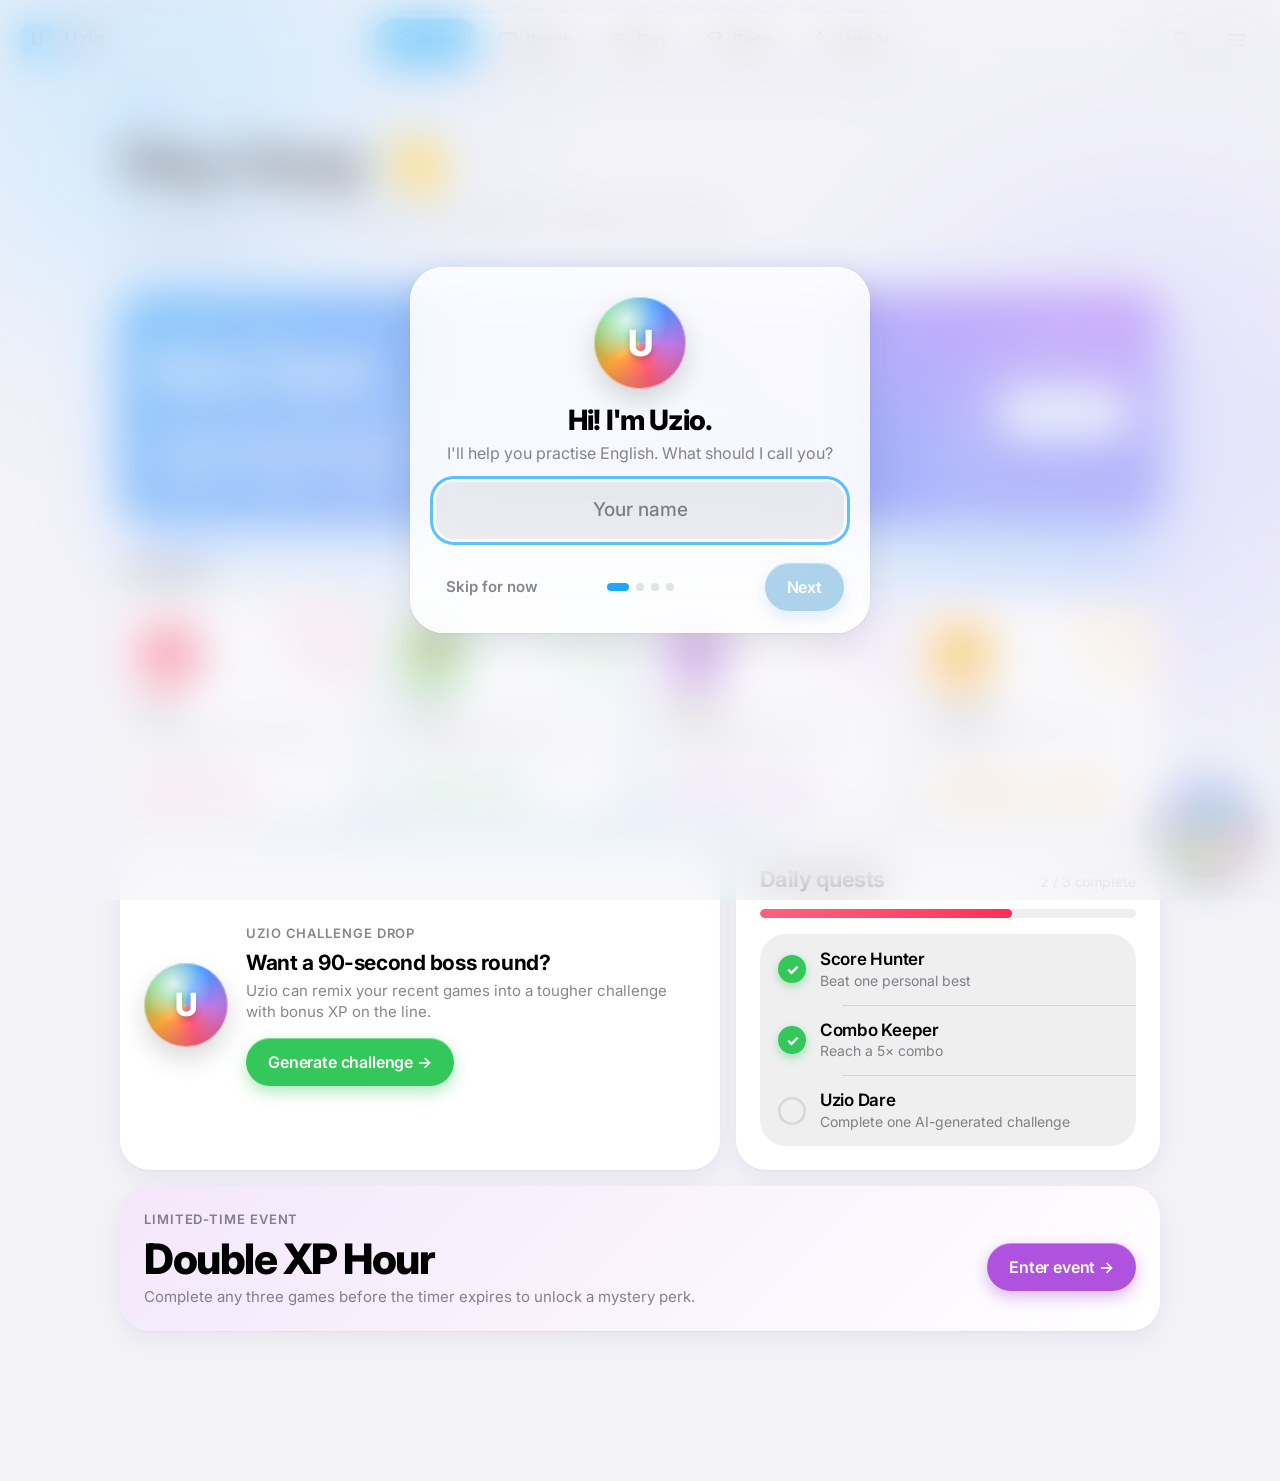
==== main-page.html @ 09575625 "Add files via upload" ====
<!doctype html>
<html lang="en">
<head>
<meta charset="utf-8">
<meta name="viewport" content="width=device-width,initial-scale=1,viewport-fit=cover">
<title>Uzio</title>
<meta name="theme-color" content="#f2f2f7">
<link rel="preconnect" href="https://fonts.googleapis.com">
<link rel="preconnect" href="https://fonts.gstatic.com" crossorigin>
<link rel="stylesheet" href="https://fonts.googleapis.com/css2?family=Inter:wght@400;500;600;700;800&display=swap">
<script>try{var t=localStorage.getItem('uzio-theme');if(t==='light'||t==='dark')document.documentElement.setAttribute('data-theme',t)}catch(e){}</script>
<link rel="stylesheet" href="style.css">
</head>
<body>

<div class="wallpaper" aria-hidden="true"><i></i><i></i><i></i></div>
<svg width="0" height="0" style="position:absolute" aria-hidden="true" focusable="false">
  <defs>
    <filter id="goo" x="-20%" y="-60%" width="140%" height="220%" color-interpolation-filters="sRGB">
      <feGaussianBlur in="SourceGraphic" stdDeviation="7" result="blur"/>
      <feColorMatrix in="blur" mode="matrix" values="1 0 0 0 0  0 1 0 0 0  0 0 1 0 0  0 0 0 20 -8"/>
    </filter>
  </defs>
</svg>

<header class="bar" id="bar">
  <a class="brand" href="#home" aria-label="Uzio home"><span class="brand-mark">U</span><span>Uzio</span></a>

  <nav class="tabs glass" id="tabs" aria-label="Main">
    <span class="dropwrap" aria-hidden="true"><i class="d-from"></i><i class="d-bridge"></i><i class="d-head"></i></span>
    <a class="tab" href="#home" data-view="home" style="--c:#1ea7ff">
      <svg viewBox="0 0 24 24" aria-hidden="true"><path d="M3.5 10.8 12 3.5l8.5 7.3V19a1.5 1.5 0 0 1-1.5 1.5h-4.2v-6H9.2v6H5A1.5 1.5 0 0 1 3.5 19z"/></svg><span>Home</span></a>
    <a class="tab" href="#watch" data-view="watch" style="--c:#b44dff">
      <svg viewBox="0 0 24 24" aria-hidden="true"><rect x="3" y="5" width="18" height="14" rx="3.5"/><path d="m10.2 9.4 4.4 2.6-4.4 2.6z" fill="currentColor"/></svg><span>Watch</span></a>
    <a class="tab" href="#play" data-view="play" style="--c:#ff2d75">
      <svg viewBox="0 0 24 24" aria-hidden="true"><rect x="2.5" y="6.5" width="19" height="11.5" rx="5.75"/><path d="M7.5 12.2h4M9.5 10.2v4"/><circle cx="15.6" cy="11.2" r=".8" fill="currentColor"/><circle cx="17.9" cy="13.4" r=".8" fill="currentColor"/></svg><span>Play</span></a>
    <a class="tab" href="#perks" data-view="perks" style="--c:#b8ff1f">
      <svg viewBox="0 0 24 24" aria-hidden="true"><path d="M7.5 4h9v5.2a4.5 4.5 0 0 1-9 0zM7.5 6H4v1a3.2 3.2 0 0 0 3.8 3.1M16.5 6H20v1a3.2 3.2 0 0 1-3.8 3.1M12 13.7V17M8.5 20h7M9.8 17h4.4"/></svg><span>Perks</span></a>
    <a class="tab" href="#uzio-ai" data-view="uzio-ai" style="--c:#ffa11a">
      <svg viewBox="0 0 24 24" aria-hidden="true"><path d="M11.2 2.8c.62 3.42 2.48 5.28 5.9 5.9-3.42.62-5.28 2.48-5.9 5.9-.62-3.42-2.48-5.28-5.9-5.9 3.42-.62 5.28-2.48 5.9-5.9Z"/><path d="M18.1 13.7c.32 1.8 1.28 2.76 3.08 3.08-1.8.32-2.76 1.28-3.08 3.08-.32-1.8-1.28-2.76-3.08-3.08 1.8-.32 2.76-1.28 3.08-3.08Z"/></svg><span>Uzio AI</span></a>
  </nav>

  <div class="actions">

    <div class="search-pill glass" id="searchPill" role="search">
      <button class="search-btn" id="searchBtn" type="button" aria-label="Search" title="Search">
        <svg viewBox="0 0 24 24" aria-hidden="true"><circle cx="10.8" cy="10.8" r="6.3"/><path d="m15.5 15.5 4.2 4.2"/></svg>
      </button>
      <input class="search-input" id="searchInput" type="search" placeholder="Search" autocomplete="off" aria-label="Search">
    </div>

    <div class="acct" id="acct">
    <button class="round-btn glass" id="acctBtn" type="button" aria-label="Open account menu" aria-expanded="false" aria-controls="menu">
      <svg viewBox="0 0 24 24" aria-hidden="true"><path class="hl" d="M4 6.5h16"/><path class="hl" d="M4 12h16"/><path class="hl" d="M4 17.5h16"/></svg>
    </button>
    <div class="menu glass" id="menu" inert>
      <div class="menu-head"><span class="avatar" id="menuAvatar">U</span><div><b id="menuName">Uzay</b><small>Level 7 · Explorer</small></div></div>
      <hr>
      <button class="menu-item" type="button" data-menu="Account">Account
        <svg viewBox="0 0 24 24"><circle cx="12" cy="8" r="4"/><path d="M4.5 21a7.5 7.5 0 0 1 15 0"/></svg></button>
      <button class="menu-item" type="button" data-menu="Settings">Settings
        <svg viewBox="0 0 24 24"><circle cx="12" cy="12" r="3"/><path d="M12 2.8v2.4M12 18.8v2.4M2.8 12h2.4M18.8 12h2.4M5.5 5.5l1.7 1.7M16.8 16.8l1.7 1.7M5.5 18.5l1.7-1.7M16.8 7.2l1.7-1.7"/></svg></button>
      <button class="menu-item" type="button" data-menu="My Plan">My Plan
        <svg viewBox="0 0 24 24"><rect x="3" y="5" width="18" height="14" rx="3"/><path d="M3 10h18M7 15h4"/></svg></button>
      <button class="menu-item" type="button" id="replayOnb">Replay welcome
        <svg viewBox="0 0 24 24"><path d="M4 12a8 8 0 1 0 2.6-5.9"/><path d="M4 4v4.5h4.5"/></svg></button>
      <hr>
      <div class="menu-lang" id="menuLang">
        <button class="menu-item menu-lang-toggle" type="button" id="menuLangBtn" aria-expanded="false" aria-controls="langMenu">
          <span id="menuLangLabel">Language</span><span class="menu-lang-code" id="langCode">EN</span>
        </button>
        <div class="menu-lang-options" id="langMenu" hidden>
          <button class="menu-item lang-option" type="button" data-lang="en"><span class="flag">🇬🇧</span><span class="lang-name">English</span><span class="lang-check">✓</span></button>
          <button class="menu-item lang-option" type="button" data-lang="tr"><span class="flag">🇹🇷</span><span class="lang-name">Türkçe</span><span class="lang-check">✓</span></button>
          <button class="menu-item lang-option" type="button" data-lang="fr"><span class="flag">🇫🇷</span><span class="lang-name">Français</span><span class="lang-check">✓</span></button>
          <button class="menu-item lang-option" type="button" data-lang="de"><span class="flag">🇩🇪</span><span class="lang-name">Deutsch</span><span class="lang-check">✓</span></button>
        </div>
      </div>
      <hr>
      <div class="menu-item" style="cursor:default"><span>Dark mode</span>
        <button id="themeToggle" class="switch" type="button" role="switch" aria-checked="false" aria-label="Dark mode">
          <span class="track t-day"></span><span class="track t-night"></span>
          <span class="stars"><i></i><i></i><i></i><i></i><i></i></span>
          <span class="clouds"><i></i><i></i></span>
          <span class="knob">
            <svg class="ic s" viewBox="0 0 24 24" aria-hidden="true"><circle cx="12" cy="12" r="4"/><path d="M12 2v2M12 20v2M2 12h2M20 12h2M4.9 4.9l1.4 1.4M17.7 17.7l1.4 1.4M4.9 19.1l1.4-1.4M17.7 6.3l1.4-1.4"/></svg>
            <svg class="ic m" viewBox="0 0 24 24" aria-hidden="true"><path d="M21 12.8A9 9 0 1 1 11.2 3a7 7 0 0 0 9.8 9.8z"/></svg>
          </span>
        </button></div>
    </div>
  </div>
  </div>
</header>

<main>
  <section class="large" id="view" aria-live="polite">
    <span class="eyebrow t" id="eyebrow">Home</span>
    <h1 class="t" id="title">Hey Uzay 👋</h1>
    <p class="t" id="blurb"></p>
  </section>
  <div class="panel" id="panel"></div>
</main>

<a class="uzio-orb" href="#uzio-ai" aria-label="Open Uzio AI">
  <span class="orb-label glass">Open Uzio AI</span>
  <span class="orb-body" id="orbBody">
    <canvas id="uzioOrb" width="256" height="256" aria-hidden="true"></canvas>
    <span class="orb-fx" aria-hidden="true"><span class="hat" id="orbHat"></span></span>
  </span>
</a>

<div class="onb" id="onb" role="dialog" aria-modal="true" aria-labelledby="onbTitle" inert>
  <div class="onb-card glass">
    <div class="uzio-mini onb-orb" aria-hidden="true"><span>U</span></div>
    <div id="onbBody"></div>
    <div class="onb-foot"><span id="onbLeft"></span><span class="dots" id="onbDots" aria-hidden="true"><i></i><i></i><i></i><i></i></span><span id="onbRight"></span></div>
  </div>
</div>

<div class="toast" id="toast" role="status"></div>

<button class="back-top glass" id="backTop" type="button" aria-label="Back to top">
  <svg viewBox="0 0 24 24" aria-hidden="true"><path d="m6 14 6-6 6 6"/></svg>
  <span>Back to top</span>
</button>

<script src="script.js"></script>
</body>
</html>
---- style.css ----
@property --accent { syntax: '<color>'; inherits: true; initial-value: #007AFF; }

:root {
  color-scheme: light;
  --font: "SF Pro Display", "SF Pro Text", -apple-system, BlinkMacSystemFont, "Inter", system-ui, sans-serif;
  --spring: cubic-bezier(.32, 1.25, .45, 1);
  --smooth: cubic-bezier(.32, .72, 0, 1);

  --bg: #f2f2f7;
  --card: #ffffff;
  --fg: #000000;
  --fg2: rgba(60, 60, 67, .62);
  --fill: rgba(120, 120, 128, .12);
  --fill2: rgba(120, 120, 128, .2);
  --sep: rgba(60, 60, 67, .14);

  --blue: #007AFF; --pink: #FF2D55; --green: #34C759; --purple: #AF52DE;
  --orange: #FF9500; --teal: #30B0C7; --indigo: #5856D6;

  --glass: rgba(255, 255, 255, .58);
  --glass-edge: rgba(255, 255, 255, .75);
  --spec: rgba(255, 255, 255, .95);
  --glass-shadow: 0 10px 34px rgba(30, 30, 60, .12), 0 1px 3px rgba(0, 0, 0, .06);
  --card-shadow: 0 1px 2px rgba(0, 0, 0, .04), 0 8px 24px rgba(30, 30, 60, .06);
  --wall: .34;
  --night: 0;
  --orb-shadow: rgba(40, 60, 150, .22);
  --accent: #007AFF;
  --ink: var(--accent-ink, var(--accent)); /* readable version of the accent for small text on light backgrounds */
}
@media (prefers-color-scheme: dark) {
  :root:not([data-theme="light"]) {
    color-scheme: dark;
    --bg: #000; --card: #1c1c1e; --fg: #fff;
    --fg2: rgba(235, 235, 245, .62);
    --fill: rgba(120, 120, 128, .24); --fill2: rgba(120, 120, 128, .36);
    --sep: rgba(84, 84, 88, .6);
    --blue: #0A84FF; --pink: #FF375F; --green: #30D158; --purple: #BF5AF2;
    --orange: #FF9F0A; --teal: #40C8E0; --indigo: #5E5CE6;
    --glass: rgba(58, 58, 62, .5); --glass-edge: rgba(255, 255, 255, .16); --spec: rgba(255, 255, 255, .28);
    --glass-shadow: 0 12px 40px rgba(0, 0, 0, .55), 0 1px 3px rgba(0, 0, 0, .4);
    --card-shadow: 0 1px 0 rgba(255, 255, 255, .04) inset, 0 10px 30px rgba(0, 0, 0, .4);
    --wall: .5; --night: 1; --orb-shadow: rgba(110, 130, 255, .3);
    --ink: var(--accent);
  }
}
:root[data-theme="dark"] {
  color-scheme: dark;
  --bg: #000; --card: #1c1c1e; --fg: #fff;
  --fg2: rgba(235, 235, 245, .62);
  --fill: rgba(120, 120, 128, .24); --fill2: rgba(120, 120, 128, .36);
  --sep: rgba(84, 84, 88, .6);
  --blue: #0A84FF; --pink: #FF375F; --green: #30D158; --purple: #BF5AF2;
  --orange: #FF9F0A; --teal: #40C8E0; --indigo: #5E5CE6;
  --glass: rgba(58, 58, 62, .5); --glass-edge: rgba(255, 255, 255, .16); --spec: rgba(255, 255, 255, .28);
  --glass-shadow: 0 12px 40px rgba(0, 0, 0, .55), 0 1px 3px rgba(0, 0, 0, .4);
  --card-shadow: 0 1px 0 rgba(255, 255, 255, .04) inset, 0 10px 30px rgba(0, 0, 0, .4);
  --wall: .5; --night: 1; --orb-shadow: rgba(110, 130, 255, .3);
  --ink: var(--accent);
}

* { box-sizing: border-box; -webkit-tap-highlight-color: transparent; }
html { scroll-behavior: smooth; transition: --accent 1s var(--smooth); }
body {
  margin: 0; min-height: 100vh;
  font-family: var(--font); font-size: 17px; line-height: 1.4;
  background: var(--bg); color: var(--fg);
  -webkit-font-smoothing: antialiased; text-rendering: optimizeLegibility;
  overflow-x: clip;
}
button { font: inherit; color: inherit; }
:focus-visible { outline: 3px solid color-mix(in srgb, var(--accent) 70%, transparent); outline-offset: 3px; }
::view-transition-old(root), ::view-transition-new(root) { animation: none; mix-blend-mode: normal; }
::view-transition-old(root) { z-index: 1; }
::view-transition-new(root) { z-index: 2; }

/* ---------- Wallpaper ---------- */
.wallpaper { position: fixed; inset: 0; z-index: -1; overflow: hidden; pointer-events: none; }
.wallpaper i { position: absolute; width: 60vmax; height: 60vmax; border-radius: 50%; filter: blur(80px); opacity: var(--wall); }
.wallpaper i:nth-child(1) { left: -18vmax; top: -24vmax; background: radial-gradient(circle, var(--accent), transparent 66%); animation: drift1 30s ease-in-out infinite alternate; }
.wallpaper i:nth-child(2) { right: -20vmax; top: 4vmax; background: radial-gradient(circle, color-mix(in srgb, var(--accent) 35%, var(--purple)), transparent 66%); animation: drift2 36s ease-in-out infinite alternate; }
.wallpaper i:nth-child(3) { left: 10vmax; bottom: -34vmax; background: radial-gradient(circle, color-mix(in srgb, var(--accent) 40%, var(--teal)), transparent 66%); animation: drift3 33s ease-in-out infinite alternate; }
@keyframes drift1 { to { translate: 22vmax 14vmax; scale: 1.25; } }
@keyframes drift2 { to { translate: -22vmax 12vmax; scale: .85; } }
@keyframes drift3 { to { translate: 18vmax -12vmax; scale: 1.2; } }

/* ---------- Liquid glass material ---------- */
.glass {
  background: var(--glass);
  -webkit-backdrop-filter: blur(30px) saturate(1.9);
  backdrop-filter: blur(30px) saturate(1.9);
  box-shadow:
    inset 0 0 0 .5px var(--glass-edge),
    inset 0 1.5px 0 var(--spec),
    inset 0 -1px 0 rgba(255, 255, 255, .08),
    var(--glass-shadow);
}

/* ---------- Top bar ---------- */
.bar {
  position: sticky; top: 0; z-index: 60;
  display: grid; grid-template-columns: 1fr auto 1fr; align-items: center;
  padding: calc(14px + env(safe-area-inset-top, 0px)) max(20px, env(safe-area-inset-right, 0px)) 14px max(20px, env(safe-area-inset-left, 0px));
}
.bar::before {
  content: ""; position: absolute; inset: 0 0 -26px; z-index: -1; pointer-events: none;
  -webkit-backdrop-filter: blur(18px); backdrop-filter: blur(18px);
  -webkit-mask-image: linear-gradient(#000 45%, transparent);
  mask-image: linear-gradient(#000 45%, transparent);
  background: linear-gradient(color-mix(in srgb, var(--bg) 80%, transparent), transparent);
  opacity: 0; transition: opacity .35s ease;
}
.bar.scrolled::before { opacity: 1; }

.brand { display: flex; align-items: center; gap: 10px; justify-self: start; text-decoration: none; color: var(--fg); font-weight: 700; font-size: 19px; letter-spacing: -.02em; }
.brand-mark {
  width: 34px; height: 34px; border-radius: 11px; display: grid; place-items: center;
  background: linear-gradient(160deg, color-mix(in srgb, var(--accent) 70%, #fff), var(--accent));
  color: #0b0e1d; font-weight: 800; font-size: 18px;
  box-shadow: inset 0 1px 0 rgba(255, 255, 255, .5), 0 4px 12px color-mix(in srgb, var(--accent) 45%, transparent);
  transition: background 1s var(--smooth);
}

.tabs { position: relative; display: flex; gap: 2px; padding: 4px; border-radius: 999px; justify-self: center; }
.tab {
  position: relative; z-index: 1; display: flex; align-items: center; gap: 8px;
  padding: 11px 17px; border-radius: 999px;
  color: var(--fg); text-decoration: none; font-weight: 600; font-size: 15px; line-height: 1; letter-spacing: -.01em;
  transition: color .35s ease, transform .4s var(--spring);
}
.tab:hover { transform: scale(1.04); }
.tab:active { transform: scale(.94); }
.tab svg { width: 21px; height: 21px; fill: none; stroke: currentColor; stroke-width: 1.9; stroke-linecap: round; stroke-linejoin: round; flex: none; }
.tab { background-color: transparent; transition: background-color .15s ease, color .2s ease, box-shadow .15s ease, transform .4s var(--spring); }
.tab:not([aria-current="page"]):hover { color: color-mix(in srgb, var(--c) 55%, var(--fg)); }
/* the solid neon pill fills in once the liquid drop arrives (.5s delay) */
.tab[aria-current="page"] {
  background-color: var(--c); color: #0b0e1d;
  box-shadow: inset 0 1px 0 rgba(255, 255, 255, .55), 0 4px 16px color-mix(in srgb, var(--c) 55%, transparent), 0 2px 0 color-mix(in srgb, var(--c) 60%, #0b0e1d);
  transition: background-color .35s ease .5s, color .35s ease .5s, box-shadow .3s ease .5s, transform .4s var(--spring);
}
.dropwrap { position: absolute; inset: -24px; z-index: 0; pointer-events: none; filter: url(#goo); opacity: 0; }
.dropwrap i { position: absolute; left: 0; top: 0; width: 0; height: 0; border-radius: 999px; }
.dropwrap .d-from { background: var(--c0, #1ea7ff); }
.dropwrap .d-head { background: var(--c1, #1ea7ff); }
.dropwrap .d-bridge { border-radius: 0; transform-origin: 0 50%; background: linear-gradient(90deg, var(--c0, #1ea7ff), var(--c1, #1ea7ff)); }

/* Desktop: keep the navigation fixed in its original top-centre position */
@media (min-width: 761px) {
  .bar { display: grid; grid-template-columns: 1fr auto 1fr; }
  .tabs { position: relative; z-index: 61; display: flex; gap: 2px; padding: 4px; justify-self: center; }
  .tab { position: relative; display: flex; align-items: center; justify-content: center; gap: 8px; padding: 11px 17px; }
}


/* ---------- Language chooser ---------- */
.actions { position: relative; justify-self: end; display: flex; align-items: center; gap: 10px; }
.lang { position: relative; }
.lang-btn { font-size: 12px; font-weight: 800; letter-spacing: .04em; }
.lang-btn .lang-code { line-height: 1; }
.lang-menu {
  position: absolute; right: 0; top: calc(100% + 10px); width: 210px; padding: 8px; border-radius: 26px;
  opacity: 0; visibility: hidden; pointer-events: none;
  transform: translateY(-8px) scale(.92); transform-origin: top right;
  transition: opacity .2s ease, transform .45s var(--spring), visibility .2s;
}
.lang.open .lang-menu { opacity: 1; visibility: visible; pointer-events: auto; transform: none; }
.lang-option { justify-content: flex-start; }
.lang-option .flag { width: 28px; text-align: center; font-size: 19px; }
.lang-option .lang-name { flex: 1; }
.lang-option .lang-check { width: 18px; text-align: center; color: var(--accent); font-weight: 800; opacity: 0; }
.lang-option[aria-current="true"] { background: color-mix(in srgb, var(--accent) 12%, transparent); }
.lang-option[aria-current="true"] .lang-check { opacity: 1; }
@media (max-width: 760px) {
  .actions { gap: 8px; }
  .round-btn { width: 44px; height: 44px; }
  .lang-menu { width: min(210px, calc(100vw - 32px)); }
}


/* ---------- Expanding search pill ---------- */
.search-pill {
  width: 46px; height: 46px; border-radius: 999px; display: flex; align-items: center; overflow: hidden;
  transition: width .48s var(--spring), transform .35s var(--spring), box-shadow .3s ease;
  position: relative; flex: none;
}
.search-pill:hover, .search-pill:focus-within {
  width: 220px; transform: scale(1.02);
  box-shadow: inset 0 0 0 .5px var(--glass-edge), inset 0 1.5px 0 var(--spec), var(--glass-shadow), 0 8px 28px color-mix(in srgb, var(--accent) 16%, transparent);
}
.search-btn {
  width: 46px; height: 46px; padding: 0; border: 0; background: transparent; display: grid; place-items: center; flex: none; cursor: pointer; color: var(--fg);
}
.search-btn svg { width: 21px; height: 21px; fill: none; stroke: currentColor; stroke-width: 2; stroke-linecap: round; stroke-linejoin: round; transition: transform .35s var(--spring); }
.search-pill:hover .search-btn svg, .search-pill:focus-within .search-btn svg { transform: scale(1.08); }
.search-input {
  width: 158px; min-width: 0; padding: 0 16px 0 1px; border: 0; outline: 0; background: transparent; color: var(--fg);
  font: inherit; font-size: 14px; font-weight: 600; opacity: 0; transform: translateX(-6px); pointer-events: none;
  transition: opacity .22s ease .08s, transform .35s var(--spring);
}
.search-input::placeholder { color: var(--fg2); font-weight: 500; }
.search-pill:hover .search-input, .search-pill:focus-within .search-input { opacity: 1; transform: none; pointer-events: auto; }
.search-hit { animation: searchPulse .9s var(--smooth) 1; }
@keyframes searchPulse { 0%,100% { box-shadow: var(--card-shadow); } 45% { box-shadow: 0 0 0 4px color-mix(in srgb, var(--accent) 30%, transparent), 0 16px 38px color-mix(in srgb, var(--accent) 24%, transparent); } }
@media (max-width: 760px) {
  .search-pill { width: 44px; height: 44px; }
  .search-btn { width: 44px; height: 44px; }
  .search-pill:hover, .search-pill:focus-within { width: min(190px, 42vw); }
  .search-input { width: calc(100% - 44px); }
}

/* ---------- Back to top ---------- */
.back-top {
  position: fixed; z-index: 85; left: max(18px, env(safe-area-inset-left, 0px)); bottom: calc(18px + env(safe-area-inset-bottom, 0px));
  display: inline-flex; align-items: center; gap: 9px; padding: 11px 15px; border: 0; border-radius: 999px; cursor: pointer;
  color: var(--fg); font-size: 14px; font-weight: 700; letter-spacing: -.01em;
  opacity: 0; visibility: hidden; pointer-events: none; transform: translateY(10px) scale(.96);
  transition: opacity .25s ease, transform .4s var(--spring), visibility .25s;
}
.back-top.show { opacity: 1; visibility: visible; pointer-events: auto; transform: none; }
.back-top:hover { transform: translateY(-2px) scale(1.03); }
.back-top:active { transform: scale(.95); }
.back-top svg { width: 18px; height: 18px; fill: none; stroke: currentColor; stroke-width: 2; stroke-linecap: round; stroke-linejoin: round; }

.acct { position: relative; justify-self: end; }
.round-btn {
  width: 46px; height: 46px; padding: 0; border: 0; border-radius: 50%; cursor: pointer; display: grid; place-items: center;
  color: var(--fg); transition: transform .4s var(--spring);
}
.round-btn:hover { transform: scale(1.07); }
.round-btn:active { transform: scale(.92); }
.round-btn svg { width: 22px; height: 22px; fill: none; stroke: currentColor; stroke-width: 1.9; stroke-linecap: round; stroke-linejoin: round; }
.round-btn .hl { transform-box: fill-box; transform-origin: center; transition: transform .35s var(--spring), opacity .2s ease; }
.acct.open .hl:nth-child(1) { transform: translateY(5.5px) rotate(45deg); }
.acct.open .hl:nth-child(2) { opacity: 0; }
.acct.open .hl:nth-child(3) { transform: translateY(-5.5px) rotate(-45deg); }
.menu {
  position: absolute; right: 0; top: calc(100% + 10px); width: 258px; padding: 8px; border-radius: 26px;
  opacity: 0; visibility: hidden; pointer-events: none;
  transform: translateY(-8px) scale(.92); transform-origin: top right;
  transition: opacity .2s ease, transform .45s var(--spring), visibility .2s;
}
.acct.open .menu { opacity: 1; visibility: visible; pointer-events: auto; transform: none; }
.menu-head { display: flex; align-items: center; gap: 12px; padding: 10px 10px 12px; }
.avatar { width: 40px; height: 40px; border-radius: 50%; display: grid; place-items: center; font-weight: 700; color: #fff; background: linear-gradient(160deg, var(--pink), var(--orange)); }
.menu-head b { display: block; font-size: 16px; letter-spacing: -.01em; }
.menu-head small { color: var(--fg2); font-size: 13px; }
.menu-item {
  width: 100%; display: flex; align-items: center; justify-content: space-between; gap: 12px;
  padding: 12px 12px; border: 0; border-radius: 16px; background: transparent; cursor: pointer; text-align: left;
  font-size: 16px; font-weight: 500; transition: background .2s ease;
}
.menu-item:hover { background: var(--fill); }
.menu-item svg { width: 20px; height: 20px; fill: none; stroke: var(--fg2); stroke-width: 1.8; stroke-linecap: round; stroke-linejoin: round; }
.menu hr { border: 0; height: .5px; background: var(--sep); margin: 6px 12px; }
/* ---------- Theme switch (sun / moon) ---------- */
.switch {
  position: relative; width: 44px; height: 22px; padding: 0; flex: none; overflow: hidden; cursor: pointer; background: transparent;
  zoom: 1.3; /* makes the whole switch 30% bigger */
  border: 1px solid color-mix(in srgb, var(--fg) 22%, transparent); border-radius: 999px;
  box-shadow: 0 6px 16px -6px rgba(0, 0, 0, .3), inset 0 1px 0 rgba(255, 255, 255, .35);
  transition: transform .3s cubic-bezier(.3, 1.6, .5, 1);
}
.switch:hover { transform: scale(1.06); }
.switch:active { transform: scale(.95); }
.switch .track { position: absolute; inset: 0; }
.switch .t-day { background: linear-gradient(180deg, #6fc3ff, #c4e9ff); }
.switch .t-night { background: linear-gradient(180deg, #131d4d, #060a22); opacity: var(--night); transition: opacity .8s ease; }
.switch .ic { position: absolute; top: 50%; width: 10px; height: 10px; margin-top: -5px; }
.switch .stars, .switch .clouds { position: absolute; inset: 0; transition: opacity .7s ease, transform .8s cubic-bezier(.3, 1.3, .5, 1); }
.switch .stars { opacity: var(--night); transform: translateY(calc((1 - var(--night)) * -10px)); }
.switch .stars i { position: absolute; width: 1.5px; height: 1.5px; border-radius: 50%; background: #fff; box-shadow: 0 0 5px #fff; animation: twinkle 2.6s ease-in-out infinite alternate; }
.switch .stars i:nth-child(1) { left: 6px; top: 4px; }
.switch .stars i:nth-child(2) { left: 12px; top: 12px; width: 1.2px; height: 1.2px; animation-delay: -.8s; }
.switch .stars i:nth-child(3) { left: 4px; top: 13px; width: 1.2px; height: 1.2px; animation-delay: -1.5s; }
.switch .stars i:nth-child(4) { left: 17px; top: 5px; width: 1.2px; height: 1.2px; animation-delay: -2s; }
.switch .stars i:nth-child(5) { left: 10px; top: 7px; width: 1.2px; height: 1.2px; animation-delay: -1.1s; }
.switch .clouds { opacity: calc(1 - var(--night)); transform: translateY(calc(var(--night) * 12px)); }
.switch .clouds i { position: absolute; border-radius: 999px; background: #fff; }
.switch .clouds i:nth-child(1) { right: 4px; bottom: 2px; width: 16px; height: 6px; }
.switch .clouds i:nth-child(2) { right: 12px; bottom: 6px; width: 9px; height: 5px; }
@keyframes twinkle { from { opacity: .35; scale: .8; } to { opacity: 1; scale: 1.25; } }
.switch .knob {
  position: absolute; left: 2px; top: 2px; width: 16px; height: 16px; border-radius: 50%; background: #fff;
  box-shadow: 0 1px 4px rgba(0, 0, 0, .35); transform: translateX(calc(var(--night) * 22px));
  transition: transform .4s cubic-bezier(.3, 1.4, .5, 1);
}
.switch .knob .ic { left: 50%; right: auto; margin: -5px 0 0 -5px; color: #1b1f33; opacity: 1; transition: opacity .3s ease; fill: none; stroke: currentColor; stroke-width: 2; stroke-linecap: round; stroke-linejoin: round; }
.switch .knob .ic.s { opacity: calc(1 - var(--night)); color: #f59e0b; }
.switch .knob .ic.m { opacity: var(--night); color: #3b4380; }
.theming, .theming *, .theming *::before, .theming *::after { transition-property: background-color, color, border-color, box-shadow !important; transition-duration: .8s !important; transition-timing-function: ease !important; }

/* ---------- Page ---------- */
main { width: min(1080px, 100%); margin: 0 auto; padding: 22px max(20px, env(safe-area-inset-right, 0px)) 150px max(20px, env(safe-area-inset-left, 0px)); }
.large { display: grid; gap: 12px; margin-bottom: 30px; max-width: 760px; }
.eyebrow { display: inline-flex; align-items: center; gap: 9px; font-size: 13px; font-weight: 600; letter-spacing: .08em; text-transform: uppercase; color: var(--fg2); }
.eyebrow::before { content: ""; width: 9px; height: 9px; border-radius: 50%; background: var(--accent); box-shadow: 0 0 0 4px color-mix(in srgb, var(--accent) 22%, transparent); }
h1 { margin: 0; font-size: clamp(36px, 6.4vw, 60px); line-height: 1.03; font-weight: 800; letter-spacing: -.035em; text-wrap: balance; }
.large p { margin: 0; max-width: 52ch; font-size: 19px; line-height: 1.45; color: var(--fg2); letter-spacing: -.01em; }
.large.swap .t { animation: rise .6s var(--smooth) both; }
.large.swap .t:nth-child(2) { animation-delay: .04s; }
.large.swap .t:nth-child(3) { animation-delay: .08s; }
@keyframes rise { from { opacity: 0; transform: translateY(6px); } }

.dash { display: grid; grid-template-columns: repeat(12, minmax(0, 1fr)); gap: 16px; }
.dash > * { min-width: 0; }
.s12 { grid-column: span 12; } .s7 { grid-column: span 7; } .s5 { grid-column: span 5; } .s6 { grid-column: span 6; }
@media (max-width: 860px) { .s7, .s5, .s6 { grid-column: span 12; } }
.panel:not(.quiet) .dash > * { animation: pop .6s var(--smooth) both; }
@keyframes pop { from { opacity: 0; transform: translateY(8px); } }
/* page-to-page: old content fades out softly before the new one fades in */
.panel, .large { transition: opacity .22s ease; }
.panel.is-out, .large.is-out { opacity: 0; }

.sec { display: flex; align-items: baseline; justify-content: space-between; margin: 14px 4px 0; font-size: 24px; font-weight: 700; letter-spacing: -.025em; }
.sec small { font-size: 15px; font-weight: 500; color: var(--ink); letter-spacing: -.01em; }

.card { position: relative; padding: 24px; border-radius: 30px; background: var(--card); box-shadow: var(--card-shadow); overflow: hidden; }
.card h2 { display: flex; align-items: baseline; justify-content: space-between; gap: 10px; margin: 0 0 14px; font-size: 22px; font-weight: 700; letter-spacing: -.025em; }
.hint { font-size: 14px; font-weight: 500; color: var(--fg2); letter-spacing: -.005em; }
.kicker { margin-bottom: 8px; font-size: 13px; font-weight: 600; letter-spacing: .07em; text-transform: uppercase; color: var(--fg2); }
.sub { margin: 4px 0 0; color: var(--fg2); font-size: 15px; line-height: 1.4; }
.q { margin: 0 0 12px; font-size: 19px; font-weight: 600; letter-spacing: -.015em; }
@supports (corner-shape: squircle) { .card, .tile, .app-icon, .thumb, .group { corner-shape: squircle; } }

.chips { display: flex; flex-wrap: wrap; gap: 8px; margin-top: 14px; }
.chip {
  display: inline-flex; align-items: center; gap: 5px; padding: 7px 12px; border-radius: 999px;
  font-size: 13px; font-weight: 600; line-height: 1; white-space: nowrap;
  color: color-mix(in srgb, var(--c, var(--accent)) 80%, var(--fg));
  background: color-mix(in srgb, var(--c, var(--accent)) 15%, transparent);
}
.bar-track { height: 9px; border-radius: 99px; background: var(--fill); overflow: hidden; }
.bar-track > i { display: block; height: 100%; width: var(--w, 0%); border-radius: inherit; background: linear-gradient(90deg, color-mix(in srgb, var(--c, var(--accent)) 75%, #fff), var(--c, var(--accent))); animation: grow 1.1s var(--smooth) .25s both; }
@keyframes grow { from { width: 0; } }

.btn {
  display: inline-flex; align-items: center; justify-content: center; gap: 8px; padding: 13px 22px; border: 0; border-radius: 999px; cursor: pointer;
  background: var(--c, var(--accent)); color: #fff; font-size: 16px; font-weight: 600; letter-spacing: -.01em; text-decoration: none;
  box-shadow: inset 0 1px 0 rgba(255, 255, 255, .35), 0 6px 16px color-mix(in srgb, var(--c, var(--accent)) 40%, transparent);
  transition: transform .4s var(--spring), filter .2s ease;
}
.btn:hover { filter: brightness(1.07); transform: scale(1.04); }
.btn:active { transform: scale(.94); }
.btn.soft { background: color-mix(in srgb, var(--c, var(--accent)) 15%, transparent); color: var(--c, var(--accent)); box-shadow: none; padding: 9px 18px; font-size: 15px; font-weight: 700; }
.btn.white { background: #fff; color: var(--c, var(--blue)); box-shadow: 0 8px 20px rgba(0, 0, 0, .18); }
.card > .btn, .info > .btn { margin-top: 16px; }

/* app-icon tiles */
.tiles { display: grid; grid-template-columns: repeat(4, minmax(0, 1fr)); gap: 16px; }
@media (max-width: 960px) { .tiles { grid-template-columns: repeat(2, minmax(0, 1fr)); } }
@media (max-width: 420px) { .tiles { gap: 12px; } }
.tile {
  position: relative; display: flex; flex-direction: column; align-items: flex-start; min-height: 190px; padding: 20px; border: 0; border-radius: 30px;
  background: var(--card); box-shadow: var(--card-shadow); text-align: left; cursor: pointer; overflow: hidden;
  transition: transform .55s var(--spring), box-shadow .3s ease;
}
.tile::after { content: ""; position: absolute; right: -50px; top: -50px; width: 140px; height: 140px; border-radius: 50%; background: var(--c); opacity: .1; filter: blur(8px); transition: opacity .4s ease, transform .6s var(--smooth); }
.tile:hover { transform: perspective(800px) rotateX(var(--rx, 0deg)) rotateY(var(--ry, 0deg)) translateY(-5px) scale(1.02); box-shadow: 0 20px 44px color-mix(in srgb, var(--c) 22%, transparent), var(--card-shadow); }
.tile:hover::after { opacity: .22; transform: scale(1.4); }
.tile:active { transform: scale(.96); }
/* tilt: the card leans toward the pointer, a soft glint follows it and the icon drifts a little */
.tile::before { content: ""; position: absolute; inset: 0; border-radius: inherit; pointer-events: none; opacity: 0; transition: opacity .3s ease; background: radial-gradient(circle at var(--gx, 50%) var(--gy, 50%), color-mix(in srgb, var(--c) 22%, transparent), transparent 60%); }
.tile.tilting::before { opacity: 1; }
.tile.tilting, .thumb.tilting { transition: transform .12s ease-out, box-shadow .3s ease; }
.tile .app-icon { translate: calc(var(--px, 0) * 7px) calc(var(--py, 0) * 7px); transition: translate .18s ease-out; }
.app-icon {
  width: 58px; height: 58px; display: grid; place-items: center; border-radius: 18px; font-size: 29px; margin-bottom: 18px;
  background: linear-gradient(180deg, color-mix(in srgb, var(--c) 65%, #fff), var(--c));
  box-shadow: inset 0 1px 0 rgba(255, 255, 255, .55), 0 8px 18px color-mix(in srgb, var(--c) 38%, transparent);
}
.tile b { font-size: 19px; font-weight: 700; letter-spacing: -.02em; line-height: 1.15; }
.tile small { margin-top: 5px; color: var(--fg2); font-size: 14px; line-height: 1.35; }
.tile .metas { display: flex; flex-wrap: wrap; gap: 6px; margin-top: auto; padding-top: 16px; }
.mini { padding: 5px 9px; border-radius: 99px; background: color-mix(in srgb, var(--c) 14%, transparent); color: color-mix(in srgb, var(--c) 78%, var(--fg)); font-size: 11.5px; font-weight: 700; }

/* hero gradient card */
.hero {
  display: grid; grid-template-columns: 1fr auto; gap: 20px; align-items: center; padding: 30px; color: #fff;
  background: radial-gradient(120% 140% at 100% 0%, color-mix(in srgb, var(--purple) 70%, transparent), transparent 55%), linear-gradient(135deg, color-mix(in srgb, var(--blue) 88%, #fff), var(--indigo));
  box-shadow: 0 24px 54px color-mix(in srgb, var(--blue) 38%, transparent), inset 0 1px 0 rgba(255, 255, 255, .4);
}
.hero::after { content: ""; position: absolute; right: -80px; bottom: -120px; width: 320px; height: 320px; border-radius: 50%; background: rgba(255, 255, 255, .14); filter: blur(10px); pointer-events: none; }
.hero .kicker { color: rgba(255, 255, 255, .78); }
.hero-title { margin: 2px 0 6px; font-size: clamp(30px, 4.6vw, 46px); font-weight: 800; letter-spacing: -.035em; line-height: 1.04; }
.hero .sub { color: rgba(255, 255, 255, .82); font-size: 17px; margin-bottom: 18px; }
.hero .bar-track { background: rgba(255, 255, 255, .28); max-width: 420px; }
.hero .bar-track > i { background: #fff; }
.hero .chip { background: rgba(255, 255, 255, .2); color: #fff; }
@media (max-width: 700px) { .hero { grid-template-columns: 1fr; padding: 24px; } .hero .btn { justify-self: start; } }

.uzio-pick { display: flex; gap: 18px; align-items: center; }
.uzio-mini {
  position: relative; width: 84px; height: 84px; flex: none; border-radius: 50%; display: grid; place-items: center; color: #fff; font-size: 32px; font-weight: 800; overflow: hidden;
  background: conic-gradient(from 20deg, var(--blue), var(--purple), var(--pink), var(--orange), var(--green), var(--blue));
  box-shadow: inset 0 0 0 1px rgba(255, 255, 255, .5), inset 0 -10px 18px rgba(0, 0, 0, .15), 0 12px 26px rgba(0, 0, 0, .15);
}
.uzio-mini::before { content: ""; position: absolute; inset: 0; background: radial-gradient(circle at 35% 25%, rgba(255, 255, 255, .8), transparent 45%), rgba(255, 255, 255, .22); }
.uzio-mini span { position: relative; text-shadow: 0 2px 6px rgba(0, 0, 0, .25); }
.uzio-pick b { display: block; font-size: 21px; letter-spacing: -.02em; line-height: 1.2; margin-bottom: 3px; }

/* grouped list (inset grouped, like Settings) */
.group { border-radius: 26px; background: var(--card); box-shadow: var(--card-shadow); overflow: hidden; }
.row { display: flex; align-items: center; gap: 14px; padding: 14px 18px; position: relative; }
.row + .row::before { content: ""; position: absolute; left: 82px; right: 0; top: 0; height: .5px; background: var(--sep); }
.row .app-icon { width: 46px; height: 46px; margin: 0; border-radius: 14px; font-size: 23px; }
.row .info { flex: 1; min-width: 0; }
.row .info b { display: block; font-size: 17px; font-weight: 600; letter-spacing: -.015em; }
.row .info small { display: block; color: var(--fg2); font-size: 14px; line-height: 1.35; }
.check { width: 28px; height: 28px; flex: none; border-radius: 50%; display: grid; place-items: center; font-size: 15px; font-weight: 800; color: #fff; background: var(--green); box-shadow: 0 4px 10px color-mix(in srgb, var(--green) 40%, transparent); }
.check.todo { background: transparent; box-shadow: inset 0 0 0 2.5px var(--fill2); color: transparent; }

.suggest { display: flex; flex-direction: column; gap: 9px; }
.suggest button {
  padding: 12px 16px; border: 0; border-radius: 18px; text-align: left; cursor: pointer; background: var(--fill); font-size: 15px; font-weight: 500; color: var(--fg);
  transition: transform .4s var(--spring), background .2s ease;
}
.suggest button:hover { background: color-mix(in srgb, var(--accent) 14%, var(--fill)); transform: translateX(4px); }
.suggest button:active { transform: scale(.97); }

.quote { display: flex; align-items: center; justify-content: space-between; gap: 22px; flex-wrap: wrap; background: linear-gradient(135deg, color-mix(in srgb, var(--purple) 14%, var(--card)), var(--card)); }
.quote blockquote { margin: 6px 0 4px; font-size: clamp(28px, 4.4vw, 42px); font-weight: 800; letter-spacing: -.035em; line-height: 1.1; }

/* video cards */
.vgrid { display: grid; grid-template-columns: repeat(auto-fill, minmax(260px, 1fr)); gap: 22px 18px; }
.thumb {
  position: relative; display: block; width: 100%; aspect-ratio: 16 / 10; padding: 0; border: 0; border-radius: 26px; overflow: hidden; cursor: pointer;
  background: linear-gradient(145deg, color-mix(in srgb, var(--c) 70%, #fff), var(--c) 55%, color-mix(in srgb, var(--c) 60%, #000));
  box-shadow: 0 14px 30px color-mix(in srgb, var(--c) 30%, transparent), inset 0 1px 0 rgba(255, 255, 255, .45);
  transition: transform .55s var(--spring);
}
.thumb::before { content: ""; position: absolute; inset: 0; background: radial-gradient(circle at var(--gx, 25%) var(--gy, 10%), rgba(255, 255, 255, .4), transparent 55%); }
.thumb:hover { transform: perspective(800px) rotateX(var(--rx, 0deg)) rotateY(var(--ry, 0deg)) scale(1.03); }
.thumb:active { transform: scale(.97); }
.thumb .emo { position: absolute; right: 18px; top: 8px; font-size: 76px; filter: drop-shadow(0 10px 14px rgba(0, 0, 0, .25)); translate: calc(var(--px, 0) * 10px) calc(var(--py, 0) * 8px); transition: transform .6s var(--spring), translate .18s ease-out; }
.thumb:hover .emo { transform: scale(1.12) rotate(-6deg); }
.thumb .play { position: absolute; left: 14px; bottom: 14px; width: 48px; height: 48px; border-radius: 50%; display: grid; place-items: center; padding-left: 3px; color: #fff; font-size: 16px; background: rgba(255, 255, 255, .26); -webkit-backdrop-filter: blur(14px) saturate(1.6); backdrop-filter: blur(14px) saturate(1.6); box-shadow: inset 0 0 0 .5px rgba(255, 255, 255, .6), inset 0 1px 0 rgba(255, 255, 255, .7); }
.thumb .new { position: absolute; left: 14px; top: 14px; padding: 5px 10px; border-radius: 99px; background: #fff; color: #000; font-size: 11px; font-weight: 800; letter-spacing: .06em; }
.vmeta { display: flex; justify-content: space-between; gap: 10px; margin-top: 12px; padding: 0 4px; }
.vmeta h3 { margin: 0 0 2px; font-size: 17px; font-weight: 600; letter-spacing: -.015em; line-height: 1.25; }
.star { flex: none; width: 40px; height: 40px; border-radius: 50%; border: 0; background: var(--fill); font-size: 19px; line-height: 1; cursor: pointer; transition: transform .4s var(--spring); }
.star:hover { transform: scale(1.12); } .star:active { transform: scale(.88); }
.star.on { color: var(--orange); background: color-mix(in srgb, var(--orange) 18%, transparent); }

/* quest */
.lvl { display: flex; align-items: center; gap: 22px; }
.ring { position: relative; width: 132px; height: 132px; flex: none; }
.ring svg { width: 100%; height: 100%; transform: rotate(-90deg); }
.ring circle { fill: none; stroke-width: 14; stroke-linecap: round; }
.ring .tr { stroke: var(--fill); }
.ring .pr { transition: stroke-dashoffset 1.4s var(--smooth) .3s; }
.ring .mid { position: absolute; inset: 0; display: grid; place-content: center; text-align: center; }
.ring b { font-size: 42px; font-weight: 800; line-height: 1; letter-spacing: -.04em; }
.ring span { margin-top: 3px; font-size: 10px; font-weight: 700; letter-spacing: .16em; color: var(--fg2); }
.big { font-size: 30px; font-weight: 800; letter-spacing: -.03em; line-height: 1.1; }
.week { display: grid; grid-template-columns: repeat(7, 1fr); gap: 8px; text-align: center; margin: 16px 0 14px; }
.day { display: grid; gap: 8px; justify-items: center; font-size: 12px; font-weight: 600; color: var(--fg2); }
.day i { width: 40px; height: 40px; border-radius: 50%; display: grid; place-items: center; font-style: normal; font-size: 19px; background: var(--fill); }
.day.done i { background: linear-gradient(160deg, var(--orange), var(--pink)); box-shadow: 0 6px 14px color-mix(in srgb, var(--pink) 35%, transparent); }
.day.today i { background: transparent; box-shadow: inset 0 0 0 3px var(--accent); }
.day.today { color: var(--fg); }
.badges { display: grid; grid-template-columns: repeat(auto-fill, minmax(150px, 1fr)); gap: 14px; }
.badge { display: grid; justify-items: center; gap: 6px; padding: 20px 12px 16px; text-align: center; border-radius: 24px; background: var(--fill); transition: transform .5s var(--spring); }
.badge:hover { transform: translateY(-4px) scale(1.03); }
.badge .coin { width: 70px; height: 70px; border-radius: 50%; display: grid; place-items: center; font-size: 34px; margin-bottom: 4px; background: radial-gradient(circle at 30% 25%, color-mix(in srgb, var(--c) 45%, #fff), var(--c) 65%); box-shadow: inset 0 0 0 3px rgba(255, 255, 255, .45), inset 0 -6px 10px rgba(0, 0, 0, .15), 0 10px 20px color-mix(in srgb, var(--c) 38%, transparent); }

/* Perk shop: subtle growth + perk-colour glow */
.perk-item {
  position: relative;
  overflow: hidden;
  cursor: pointer;
  will-change: transform, background-color, box-shadow;
  transition: transform .38s var(--spring), background-color .24s ease, box-shadow .28s ease, color .22s ease;
}
.perk-item::before {
  content: "";
  position: absolute;
  inset: 0;
  border-radius: inherit;
  pointer-events: none;
  background: radial-gradient(circle at 50% 28%, color-mix(in srgb, var(--c) 40%, transparent), transparent 68%);
  opacity: 0;
  transform: scale(.84);
  transition: opacity .24s ease, transform .38s var(--spring);
}
.perk-item > * { position: relative; z-index: 1; }
.perk-item:hover {
  transform: translateY(-4px) scale(1.045);
  background: color-mix(in srgb, var(--c) 24%, var(--card));
  box-shadow: 0 18px 38px color-mix(in srgb, var(--c) 32%, transparent), inset 0 0 0 1px color-mix(in srgb, var(--c) 38%, transparent);
}
.perk-item:hover::before { opacity: 1; transform: scale(1.14); }
.perk-item:hover .coin {
  transform: scale(1.08);
  box-shadow: inset 0 0 0 3px rgba(255,255,255,.55), inset 0 -6px 10px rgba(0,0,0,.15), 0 13px 26px color-mix(in srgb, var(--c) 52%, transparent);
}
.perk-item .coin { transition: transform .3s var(--spring), box-shadow .28s ease; }
.badge b { font-size: 15px; font-weight: 700; letter-spacing: -.01em; }
.badge small { color: var(--fg2); font-size: 12.5px; line-height: 1.3; }
.badge.lock { background: transparent; box-shadow: inset 0 0 0 1.5px var(--sep); }
.badge.lock .coin { background: var(--fill2); box-shadow: none; filter: grayscale(1); opacity: .6; }

/* ---------- Uzio orb (WebGL) ---------- */
.uzio-orb { position: fixed; z-index: 80; right: max(10px, env(safe-area-inset-right, 0px)); bottom: calc(6px + env(safe-area-inset-bottom, 0px)); display: block; color: var(--fg); text-decoration: none; outline: none; cursor: pointer; }
.orb-body { position: relative; display: block; width: 128px; height: 128px; animation: orbfloat 4.2s ease-in-out infinite; filter: drop-shadow(0 10px 14px var(--orb-shadow)); }
.uzio-orb canvas { display: block; width: 100%; height: 100%; }
.orb-fx { position: absolute; inset: 0; pointer-events: none; overflow: visible; }
.hat { display:none !important; }
.hat svg { display: block; width: 100%; height: 100%; overflow: visible; }
.hat .prop { transform-box: fill-box; transform-origin: center; animation: propspin .38s linear infinite; }
@keyframes propspin { 0% { transform: scaleX(1); } 50% { transform: scaleX(-1); } 100% { transform: scaleX(1); } }
.orb-label {
  position: absolute; z-index: 2; right: calc(100% - 42px); bottom: calc(100% - 36px);
  padding: 12px 18px; border-radius: 999px; font-size: 15px; font-weight: 600; white-space: nowrap; color: var(--fg);
  opacity: 0; pointer-events: none; transform: translate(16px, 12px) scale(.8); transform-origin: right bottom;
  transition: opacity .25s ease, transform .55s var(--spring);
}
.uzio-orb:hover .orb-label, .uzio-orb:focus-visible .orb-label { opacity: 1; transform: translate(0, 0) scale(1); }
.uzio-orb.no-gl canvas { background: conic-gradient(from 0deg, #1ea7ff, #ff2d75, #b8ff1f, #b44dff, #ffa11a, #1ea7ff); clip-path: circle(37%); }
@keyframes orbfloat { 50% { transform: translateY(-5px); } }

/* ---------- Toast ---------- */
.toast {
  position: fixed; z-index: 200; left: 50%; bottom: calc(26px + env(safe-area-inset-bottom, 0px)); max-width: calc(100vw - 32px);
  padding: 14px 22px; border-radius: 999px; background: rgba(20, 20, 24, .88); color: #fff; font-size: 15px; font-weight: 600; letter-spacing: -.01em;
  -webkit-backdrop-filter: blur(20px) saturate(1.6); backdrop-filter: blur(20px) saturate(1.6);
  box-shadow: inset 0 0 0 .5px rgba(255, 255, 255, .22), 0 18px 40px rgba(0, 0, 0, .35);
  opacity: 0; transform: translate(-50%, 24px) scale(.9); pointer-events: none;
  transition: opacity .25s ease, transform .55s var(--spring);
}
.toast.show { opacity: 1; transform: translate(-50%, 0) scale(1); }

/* ---------- Onboarding ---------- */
.onb {
  position: fixed; inset: 0; z-index: 150; display: grid; place-items: center; padding: 20px;
  background: color-mix(in srgb, var(--bg) 55%, transparent);
  -webkit-backdrop-filter: blur(22px) saturate(1.4); backdrop-filter: blur(22px) saturate(1.4);
  opacity: 0; visibility: hidden; transition: opacity .35s ease, visibility .35s;
}
.onb.show { opacity: 1; visibility: visible; }
.onb-card {
  width: min(460px, 100%); max-height: calc(100dvh - 40px); overflow: auto; padding: 30px 26px 22px; border-radius: 34px; text-align: center;
  background: color-mix(in srgb, var(--card) 84%, transparent);
  transform: translateY(14px) scale(.96); transition: transform .6s var(--spring);
}
.onb.show .onb-card { transform: none; }
.onb-orb { width: 92px; height: 92px; margin: 0 auto 16px; font-size: 36px; animation: orbfloat 4.2s ease-in-out infinite; }
.onb-step { animation: rise .5s var(--smooth) both; }
.onb-title { margin: 0 0 6px; font-size: 28px; font-weight: 800; letter-spacing: -.03em; line-height: 1.1; text-wrap: balance; }
.onb-sub { margin: 0; color: var(--fg2); font-size: 16px; line-height: 1.4; }
.onb-input {
  width: 100%; margin-top: 18px; padding: 15px 18px; border: 0; border-radius: 18px; background: var(--fill); color: var(--fg);
  font: inherit; font-size: 19px; font-weight: 600; text-align: center;
}
.onb-input::placeholder { color: var(--fg2); font-weight: 500; }
.onb-choices { display: grid; gap: 10px; margin-top: 18px; }
.opt {
  display: flex; align-items: center; gap: 14px; padding: 14px 16px; border: 0; border-radius: 20px; background: var(--fill); text-align: left; cursor: pointer;
  transition: transform .4s var(--spring), background .2s ease, box-shadow .2s ease;
}
.opt:hover { transform: scale(1.02); }
.opt:active { transform: scale(.97); }
.opt .e { font-size: 28px; line-height: 1; }
.opt b { display: block; font-size: 17px; font-weight: 700; letter-spacing: -.01em; }
.opt small { display: block; margin-top: 2px; color: var(--fg2); font-size: 13.5px; line-height: 1.3; }
.onb-chips { display: flex; flex-wrap: wrap; justify-content: center; gap: 9px; margin-top: 18px; }
.pick {
  padding: 11px 16px; border: 0; border-radius: 999px; background: var(--fill); font-size: 16px; font-weight: 600; cursor: pointer;
  transition: transform .4s var(--spring), background .2s ease, box-shadow .2s ease;
}
.pick:hover { transform: scale(1.05); }
.pick:active { transform: scale(.94); }
.opt[aria-pressed="true"], .pick[aria-pressed="true"] { background: color-mix(in srgb, var(--accent) 18%, var(--card)); box-shadow: inset 0 0 0 2.5px var(--accent); }
.onb-foot { display: grid; grid-template-columns: 1fr auto 1fr; align-items: center; gap: 10px; margin-top: 24px; }
#onbLeft { justify-self: start; }
#onbRight { justify-self: end; }
.onb-skip { padding: 9px 10px; border: 0; border-radius: 12px; background: transparent; color: var(--fg2); font-size: 15px; font-weight: 600; cursor: pointer; }
.onb-skip:hover { color: var(--fg); }
.dots { display: flex; gap: 7px; }
.dots i { width: 8px; height: 8px; border-radius: 99px; background: var(--fill2); transition: width .4s var(--spring), background .3s ease; }
.dots i.on { width: 22px; background: var(--accent); }
.btn:disabled { opacity: .45; pointer-events: none; filter: saturate(.6); }
@media (max-width: 420px) { .onb-card { padding: 24px 18px 18px; } .onb-title { font-size: 25px; } }

/* ---------- Mobile: iOS tab bar at the bottom ---------- */
@media (max-width: 760px) {
  .bar { grid-template-columns: 1fr auto; padding-bottom: 10px; }
  .tabs {
    position: fixed; z-index: 70; left: 50%; bottom: calc(12px + env(safe-area-inset-bottom, 0px)); transform: translateX(-50%);
    width: min(440px, calc(100vw - 24px)); justify-content: space-between; padding: 5px; gap: 0;
  }
  .tab { flex: 1; flex-direction: column; gap: 4px; padding: 9px 4px 8px; font-size: 10.5px; justify-content: center; }
  .tab svg { width: 25px; height: 25px; }
  main { padding-bottom: 190px; }
  .uzio-orb { bottom: calc(78px + env(safe-area-inset-bottom, 0px)); }
  .orb-body { width: 104px; height: 104px; }
  .orb-label { display: none; }
  .toast { bottom: calc(102px + env(safe-area-inset-bottom, 0px)); }
  .large p { font-size: 17px; }
  .lvl { flex-direction: column; align-items: flex-start; }
  .row .btn { padding: 8px 14px; }
  .row + .row::before { left: 78px; }
  .back-top { bottom: calc(92px + env(safe-area-inset-bottom, 0px)); padding: 10px 13px; }
}

@media (prefers-reduced-motion: reduce) {
  *, *::before, *::after { animation-duration: .01ms !important; animation-iteration-count: 1 !important; transition-duration: .01ms !important; scroll-behavior: auto !important; }
}
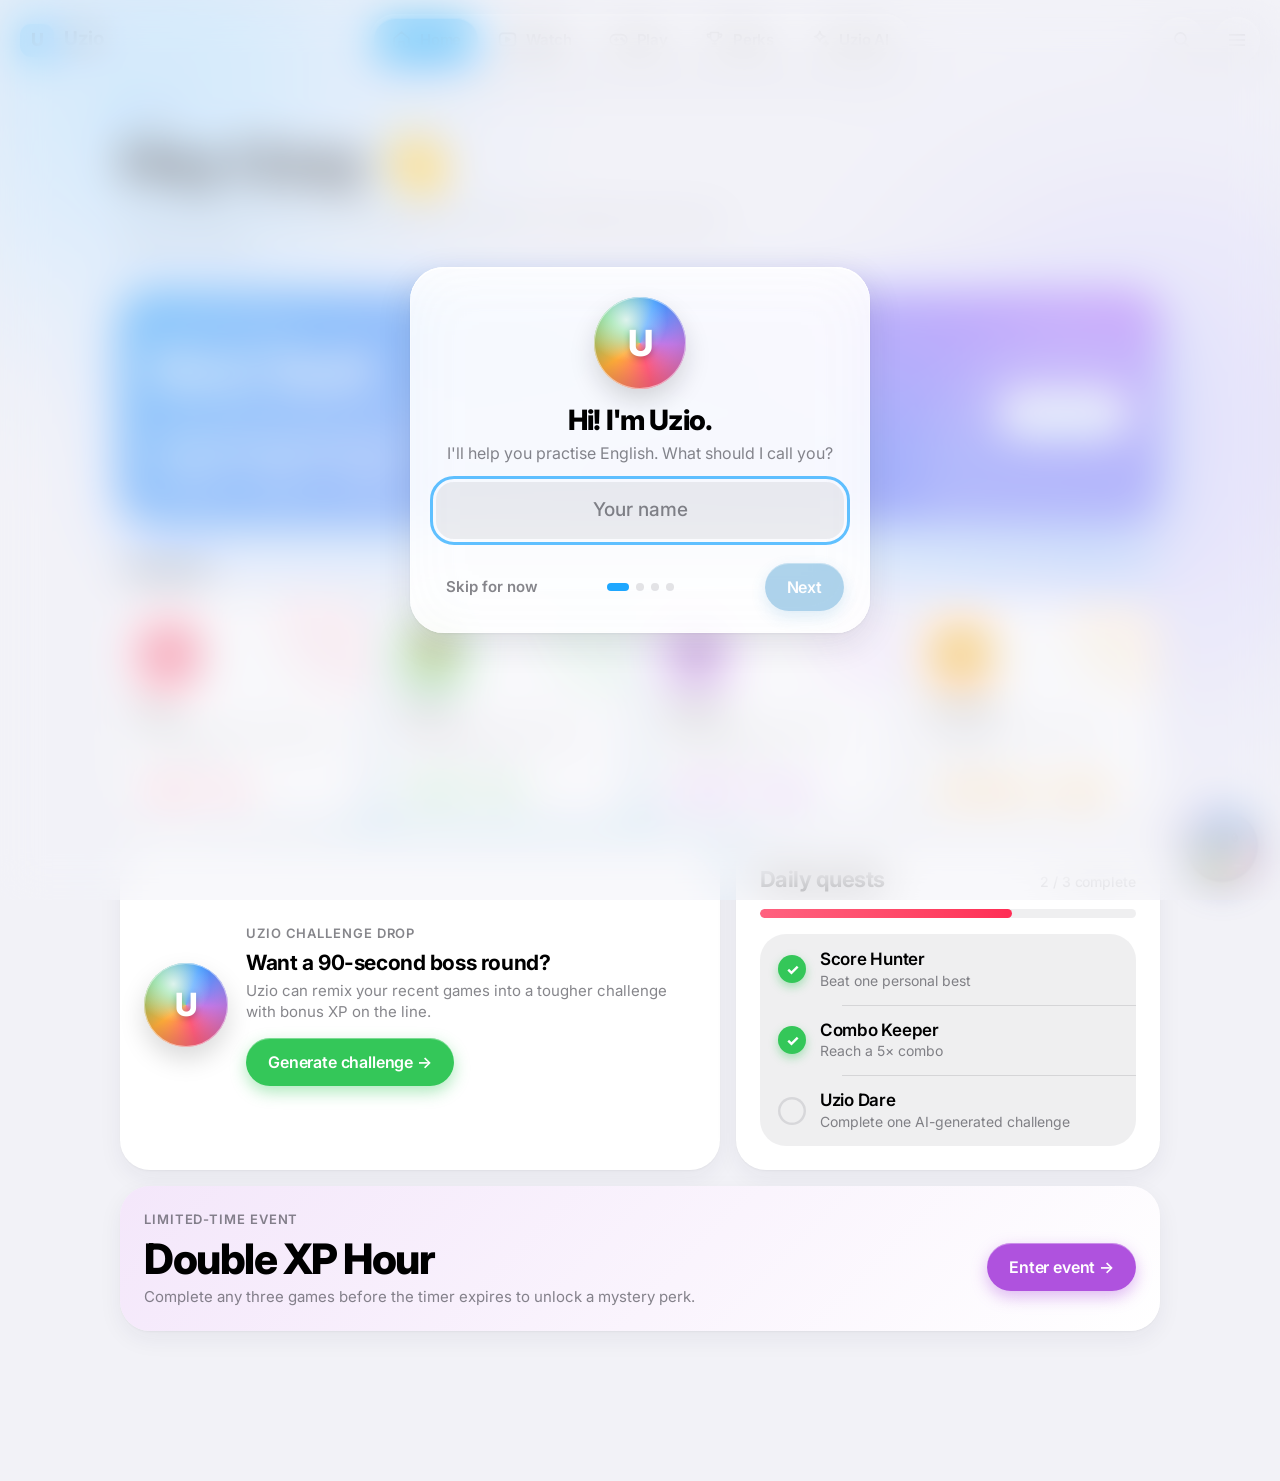
==== commit 2a9e28a7: "Make the orb a site-aware chat assistant Clicking the orb now opens a chat panel on the landing page" ====
--- a/main-page.html
+++ b/main-page.html
@@ -10,6 +10,7 @@
 <link rel="stylesheet" href="https://fonts.googleapis.com/css2?family=Inter:wght@400;500;600;700;800&display=swap">
 <script>try{var t=localStorage.getItem('uzio-theme');if(t==='light'||t==='dark')document.documentElement.setAttribute('data-theme',t)}catch(e){}</script>
 <link rel="stylesheet" href="style.css">
+<link rel="stylesheet" href="uzio-ai.css">
 </head>
 <body>
 
@@ -125,5 +126,6 @@
 </button>
 
 <script src="script.js"></script>
+<script src="uzio-ai.js"></script>
 </body>
 </html>
--- a/style.css
+++ b/style.css
@@ -502,7 +502,7 @@
 
 /* ---------- Uzio orb (WebGL) ---------- */
 .uzio-orb { position: fixed; z-index: 80; right: max(10px, env(safe-area-inset-right, 0px)); bottom: calc(6px + env(safe-area-inset-bottom, 0px)); display: block; color: var(--fg); text-decoration: none; outline: none; cursor: pointer; }
-.orb-body { position: relative; display: block; width: 128px; height: 128px; animation: orbfloat 4.2s ease-in-out infinite; filter: drop-shadow(0 10px 14px var(--orb-shadow)); }
+.orb-body { position: relative; display: block; width: 96px; height: 96px; animation: orbfloat 4.2s ease-in-out infinite; filter: drop-shadow(0 10px 14px var(--orb-shadow)); }
 .uzio-orb canvas { display: block; width: 100%; height: 100%; }
 .orb-fx { position: absolute; inset: 0; pointer-events: none; overflow: visible; }
 .hat { display:none !important; }
@@ -593,7 +593,7 @@
   .tab svg { width: 25px; height: 25px; }
   main { padding-bottom: 190px; }
   .uzio-orb { bottom: calc(78px + env(safe-area-inset-bottom, 0px)); }
-  .orb-body { width: 104px; height: 104px; }
+  .orb-body { width: 78px; height: 78px; }
   .orb-label { display: none; }
   .toast { bottom: calc(102px + env(safe-area-inset-bottom, 0px)); }
   .large p { font-size: 17px; }
--- a/uzio-ai.css
+++ b/uzio-ai.css
@@ -0,0 +1,107 @@
+/* Uzio AI chat panel. Uses the site's own theme variables, so light/dark and accent colours just work. */
+.uai {
+  --uai-accent: var(--accent, #007AFF);
+  position: fixed; z-index: 90;
+  right: max(14px, env(safe-area-inset-right, 0px));
+  bottom: calc(18px + env(safe-area-inset-bottom, 0px));
+  width: min(400px, calc(100vw - 28px));
+  height: min(620px, calc(100dvh - 40px));
+  display: flex; flex-direction: column; overflow: hidden;
+  border-radius: 28px;
+  color: var(--fg, #000); font-family: inherit;
+  background: color-mix(in srgb, var(--card, #fff) 80%, transparent);
+  -webkit-backdrop-filter: blur(34px) saturate(1.8); backdrop-filter: blur(34px) saturate(1.8);
+  box-shadow: inset 0 0 0 .5px var(--glass-edge, rgba(255, 255, 255, .7)), inset 0 1.5px 0 var(--spec, rgba(255, 255, 255, .9)),
+    var(--glass-shadow, 0 10px 34px rgba(30, 30, 60, .14)), 0 24px 60px color-mix(in srgb, var(--uai-accent) 16%, transparent);
+  transform-origin: 90% 100%;
+  opacity: 0; visibility: hidden; transform: translateY(18px) scale(.92);
+  transition: opacity .25s ease, transform .45s cubic-bezier(.32, 1.25, .45, 1), visibility 0s linear .45s;
+}
+.uai--hub { bottom: calc(112px + env(safe-area-inset-bottom, 0px)); height: min(620px, calc(100dvh - 140px)); }
+.uai.open { opacity: 1; visibility: visible; transform: none; transition-delay: 0s; }
+
+.uai-head { display: flex; align-items: center; gap: 12px; padding: 14px 12px 12px 16px; border-bottom: .5px solid var(--sep, rgba(60, 60, 67, .2)); }
+.uai-av {
+  flex: none; width: 38px; height: 38px; border-radius: 50%;
+  background: radial-gradient(circle at 32% 28%, rgba(255, 255, 255, .85), rgba(255, 255, 255, 0) 38%),
+    conic-gradient(from 20deg, #1ea7ff, #b44dff, #ff2d75, #ffa11a, #b8ff1f, #1ea7ff);
+  box-shadow: 0 4px 14px color-mix(in srgb, var(--uai-accent) 40%, transparent);
+  animation: uaiSpin 9s linear infinite;
+}
+.uai-id { flex: 1; min-width: 0; display: grid; gap: 1px; }
+.uai-id b { font-size: 17px; font-weight: 700; letter-spacing: -.02em; }
+.uai-id small { font-size: 12.5px; color: var(--fg2, rgba(60, 60, 67, .62)); white-space: nowrap; overflow: hidden; text-overflow: ellipsis; }
+.uai-ib {
+  flex: none; width: 34px; height: 34px; display: grid; place-items: center; border: 0; border-radius: 50%; cursor: pointer;
+  background: var(--fill, rgba(120, 120, 128, .12)); color: var(--fg, #000); transition: transform .3s cubic-bezier(.32, 1.25, .45, 1), background .2s;
+}
+.uai-ib:hover { background: var(--fill2, rgba(120, 120, 128, .2)); transform: scale(1.08); }
+.uai-ib svg { width: 17px; height: 17px; fill: none; stroke: currentColor; stroke-width: 2.2; stroke-linecap: round; stroke-linejoin: round; }
+
+.uai-log { flex: 1; overflow-y: auto; overscroll-behavior: contain; padding: 16px 14px 8px; display: flex; flex-direction: column; gap: 10px; scroll-behavior: smooth; }
+.uai-msg { max-width: 88%; padding: 10px 14px; border-radius: 20px; font-size: 15px; line-height: 1.42; letter-spacing: -.01em; overflow-wrap: anywhere; animation: uaiIn .35s cubic-bezier(.32, 1.25, .45, 1) both; }
+.uai-msg b { font-weight: 700; }
+.uai-msg code { font-size: .88em; padding: 1px 6px; border-radius: 6px; background: var(--fill2, rgba(120, 120, 128, .2)); }
+.uai-bot { align-self: flex-start; border-bottom-left-radius: 7px; background: var(--fill, rgba(120, 120, 128, .12)); }
+.uai-me { align-self: flex-end; border-bottom-right-radius: 7px; color: #fff; background: linear-gradient(160deg, color-mix(in srgb, var(--uai-accent) 75%, #fff), var(--uai-accent)); box-shadow: 0 6px 16px color-mix(in srgb, var(--uai-accent) 32%, transparent); }
+.uai-typing { display: flex; gap: 5px; padding: 14px 16px; }
+.uai-typing i { width: 7px; height: 7px; border-radius: 50%; background: var(--fg2, rgba(60, 60, 67, .6)); animation: uaiDot 1s ease-in-out infinite; }
+.uai-typing i:nth-child(2) { animation-delay: .15s; }
+.uai-typing i:nth-child(3) { animation-delay: .3s; }
+
+.uai-extra { margin-top: 10px; }
+.uai-actions { display: flex; flex-wrap: wrap; gap: 8px; }
+.uai-go {
+  display: inline-flex; align-items: center; gap: 6px; padding: 8px 14px; border: 0; border-radius: 99px; cursor: pointer;
+  font: inherit; font-size: 14px; font-weight: 650; color: #fff; background: var(--uai-accent);
+  box-shadow: inset 0 1px 0 rgba(255, 255, 255, .35), 0 6px 14px color-mix(in srgb, var(--uai-accent) 36%, transparent);
+  transition: transform .3s cubic-bezier(.32, 1.25, .45, 1);
+}
+.uai-go:hover { transform: translateY(-1px) scale(1.03); }
+
+.uai-chips { display: flex; gap: 8px; padding: 6px 14px 10px; overflow-x: auto; scrollbar-width: none; min-height: 0; }
+.uai-chips::-webkit-scrollbar { display: none; }
+.uai-chips:empty { display: none; }
+.uai-chip {
+  flex: none; padding: 8px 14px; border: 0; border-radius: 99px; cursor: pointer; font: inherit; font-size: 14px; font-weight: 600; white-space: nowrap;
+  color: color-mix(in srgb, var(--uai-accent) 85%, var(--fg, #000)); background: color-mix(in srgb, var(--uai-accent) 14%, transparent);
+  transition: transform .3s cubic-bezier(.32, 1.25, .45, 1), background .2s; animation: uaiIn .4s cubic-bezier(.32, 1.25, .45, 1) both;
+}
+.uai-chip:hover { background: color-mix(in srgb, var(--uai-accent) 24%, transparent); transform: translateY(-1px); }
+
+.uai-form { display: flex; gap: 8px; padding: 6px 12px calc(12px + env(safe-area-inset-bottom, 0px) * 0); align-items: center; }
+.uai-input {
+  flex: 1; min-width: 0; height: 44px; padding: 0 16px; border: 0; border-radius: 99px; outline: none;
+  font: inherit; font-size: 16px; color: var(--fg, #000); background: var(--fill, rgba(120, 120, 128, .12));
+  transition: box-shadow .25s;
+}
+.uai-input::placeholder { color: var(--fg2, rgba(60, 60, 67, .55)); }
+.uai-input:focus { box-shadow: 0 0 0 3px color-mix(in srgb, var(--uai-accent) 40%, transparent); }
+.uai-send {
+  flex: none; width: 44px; height: 44px; display: grid; place-items: center; border: 0; border-radius: 50%; cursor: pointer; color: #fff;
+  background: var(--uai-accent); box-shadow: 0 6px 16px color-mix(in srgb, var(--uai-accent) 40%, transparent);
+  transition: transform .3s cubic-bezier(.32, 1.25, .45, 1), opacity .2s;
+}
+.uai-send:hover:not(:disabled) { transform: scale(1.08); }
+.uai-send:disabled { opacity: .35; cursor: default; box-shadow: none; }
+.uai-send svg { width: 20px; height: 20px; fill: none; stroke: currentColor; stroke-width: 2.4; stroke-linecap: round; stroke-linejoin: round; }
+.uai :focus-visible { outline: 3px solid color-mix(in srgb, var(--uai-accent) 70%, transparent); outline-offset: 2px; }
+
+/* the orb glows a little while the chat is open */
+.uzio-orb.uai-active .orb-body { filter: drop-shadow(0 0 22px color-mix(in srgb, var(--accent, #007AFF) 55%, transparent)); }
+.uzio-orb.uai-active .orb-label { opacity: 0 !important; }
+
+@keyframes uaiIn { from { opacity: 0; transform: translateY(8px) scale(.96); } to { opacity: 1; transform: none; } }
+@keyframes uaiDot { 0%, 80%, 100% { transform: translateY(0); opacity: .4; } 40% { transform: translateY(-5px); opacity: 1; } }
+@keyframes uaiSpin { to { filter: hue-rotate(360deg); } }
+
+/* landing page: the orb isn't fixed there, so the panel docks bottom-right */
+@media (max-width: 640px) {
+  .uai { right: 10px; width: calc(100vw - 20px); border-radius: 26px; }
+  .uai--hub { height: min(640px, calc(100dvh - 130px)); }
+  .uai:not(.uai--hub) { height: min(640px, calc(100dvh - 24px)); bottom: calc(10px + env(safe-area-inset-bottom, 0px)); }
+}
+@media (prefers-reduced-motion: reduce) {
+  .uai, .uai-msg, .uai-chip { transition: opacity .15s linear; animation: none; transform: none; }
+  .uai-av, .uai-typing i { animation: none; }
+}
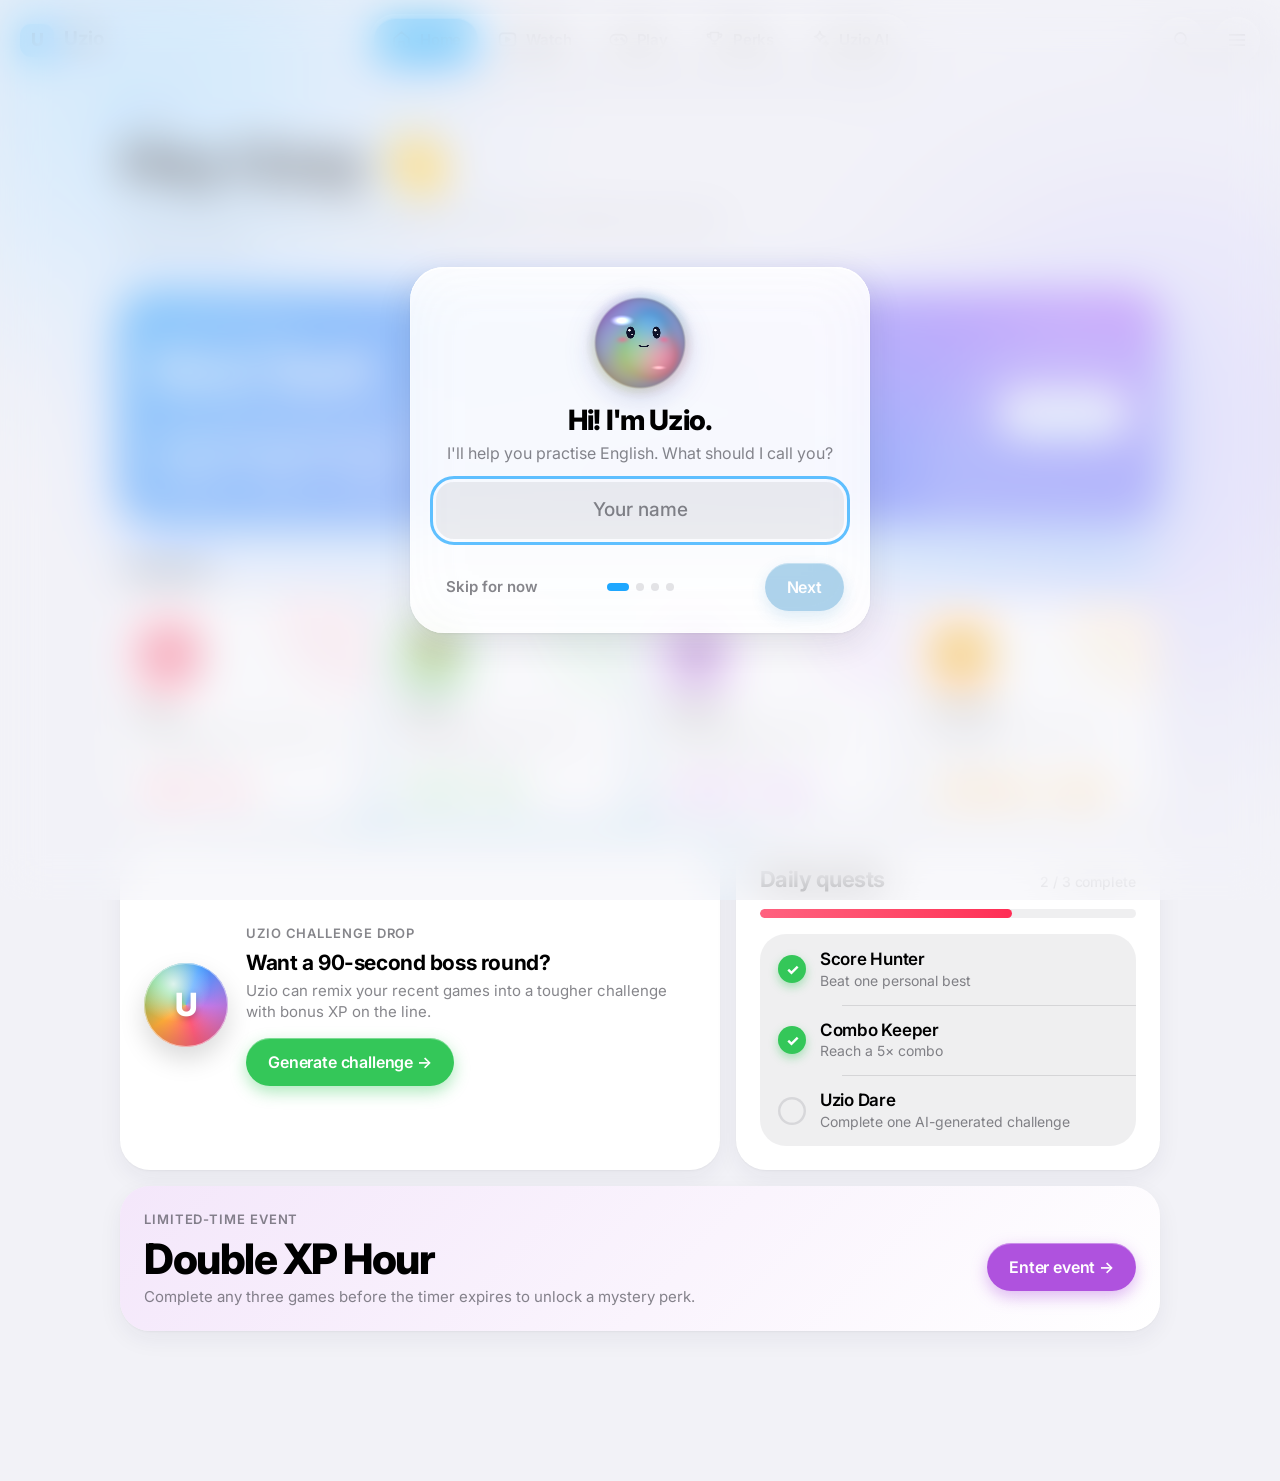
==== commit 3ff679fc: "Update main-page.html" ====
--- a/main-page.html
+++ b/main-page.html
@@ -11,6 +11,7 @@
 <script>try{var t=localStorage.getItem('uzio-theme');if(t==='light'||t==='dark')document.documentElement.setAttribute('data-theme',t)}catch(e){}</script>
 <link rel="stylesheet" href="style.css">
 <link rel="stylesheet" href="uzio-ai.css">
+<link rel="stylesheet" href="uzio-cursor.css">
 </head>
 <body>
 
@@ -126,6 +127,7 @@
 </button>
 
 <script src="script.js"></script>
+<script src="uzio-cursor.js"></script>
 <script src="uzio-ai.js"></script>
 </body>
 </html>
--- a/uzio-ai.css
+++ b/uzio-ai.css
@@ -2,8 +2,8 @@
 .uai {
   --uai-accent: var(--accent, #007AFF);
   position: fixed; z-index: 90;
-  right: max(14px, env(safe-area-inset-right, 0px));
-  bottom: calc(18px + env(safe-area-inset-bottom, 0px));
+  right: var(--uai-r, max(14px, env(safe-area-inset-right, 0px)));
+  bottom: var(--uai-b, calc(18px + env(safe-area-inset-bottom, 0px)));
   width: min(400px, calc(100vw - 28px));
   height: min(620px, calc(100dvh - 40px));
   display: flex; flex-direction: column; overflow: hidden;
@@ -17,17 +17,24 @@
   opacity: 0; visibility: hidden; transform: translateY(18px) scale(.92);
   transition: opacity .25s ease, transform .45s cubic-bezier(.32, 1.25, .45, 1), visibility 0s linear .45s;
 }
-.uai--hub { bottom: calc(112px + env(safe-area-inset-bottom, 0px)); height: min(620px, calc(100dvh - 140px)); }
+/* on the game hub the chat grows from the exact spot where the orb sits (--uai-r / --uai-b are measured in JS) */
+.uai--hub { height: min(620px, calc(100dvh - var(--uai-b, 18px) - 84px)); }
 .uai.open { opacity: 1; visibility: visible; transform: none; transition-delay: 0s; }
 
 .uai-head { display: flex; align-items: center; gap: 12px; padding: 14px 12px 12px 16px; border-bottom: .5px solid var(--sep, rgba(60, 60, 67, .2)); }
-.uai-av {
-  flex: none; width: 38px; height: 38px; border-radius: 50%;
-  background: radial-gradient(circle at 32% 28%, rgba(255, 255, 255, .85), rgba(255, 255, 255, 0) 38%),
-    conic-gradient(from 20deg, #1ea7ff, #b44dff, #ff2d75, #ffa11a, #b8ff1f, #1ea7ff);
-  box-shadow: 0 4px 14px color-mix(in srgb, var(--uai-accent) 40%, transparent);
-  animation: uaiSpin 9s linear infinite;
+/* the header slot holds the real Uzio orb (moved here from the page when the chat opens) */
+.uai-av { position: relative; flex: none; width: 64px; height: 64px; margin: -10px -4px -10px -8px; }
+.uai-av .orb-body, .uai-fly .orb-body {
+  position: absolute; inset: 0; width: 100%; height: 100%; animation: none;
+  filter: drop-shadow(0 4px 8px var(--orb-shadow, rgba(60, 70, 150, .25)));
 }
+/* welcome window: the real orb replaces the old "U" badge */
+.onb-orb.has-orb { overflow: visible; background: none; box-shadow: none; animation: none; }
+.onb-orb.has-orb::before, .onb-orb.has-orb > span:not(.orb-body) { display: none; }
+.onb-orb .orb-body { position: absolute; inset: -14px; width: auto; height: auto; animation: none; filter: drop-shadow(0 8px 14px var(--orb-shadow, rgba(60, 70, 150, .25))); }
+.uai-av canvas, .uai-fly canvas, .onb-orb canvas { display: block; width: 100%; height: 100%; }
+.uai-fly { position: fixed; z-index: 95; margin: 0; pointer-events: none; transform-origin: 0 0; }
+.uai-fly.no-gl canvas, .uai-av.no-gl canvas, .onb-orb.no-gl canvas { background: conic-gradient(from 0deg, #1ea7ff, #ff2d75, #b8ff1f, #b44dff, #ffa11a, #1ea7ff); clip-path: circle(37%); }
 .uai-id { flex: 1; min-width: 0; display: grid; gap: 1px; }
 .uai-id b { font-size: 17px; font-weight: 700; letter-spacing: -.02em; }
 .uai-id small { font-size: 12.5px; color: var(--fg2, rgba(60, 60, 67, .62)); white-space: nowrap; overflow: hidden; text-overflow: ellipsis; }
@@ -77,6 +84,17 @@
 }
 .uai-input::placeholder { color: var(--fg2, rgba(60, 60, 67, .55)); }
 .uai-input:focus { box-shadow: 0 0 0 3px color-mix(in srgb, var(--uai-accent) 40%, transparent); }
+.uai-mic {
+  flex: none; width: 44px; height: 44px; display: grid; place-items: center; border: 0; border-radius: 50%; cursor: pointer;
+  color: var(--fg, #000); background: var(--fill, rgba(120, 120, 128, .12));
+  transition: transform .3s cubic-bezier(.32, 1.25, .45, 1), background .2s, color .2s;
+}
+.uai-mic:disabled { opacity: .35; cursor: default; }
+.uai-mic:hover:not(:disabled) { transform: scale(1.08); background: var(--fill2, rgba(120, 120, 128, .2)); }
+.uai-mic svg { width: 21px; height: 21px; fill: none; stroke: currentColor; stroke-width: 2.1; stroke-linecap: round; stroke-linejoin: round; }
+.uai-mic.on, .uai-mic.on:hover:not(:disabled) { color: #fff; background: #ff3b30; animation: uaiPulse 1.4s ease-out infinite; }
+.uai-listening .uai-input { box-shadow: 0 0 0 3px rgba(255, 59, 48, .35); }
+@keyframes uaiPulse { 0% { box-shadow: 0 0 0 0 rgba(255, 59, 48, .5); } 100% { box-shadow: 0 0 0 14px rgba(255, 59, 48, 0); } }
 .uai-send {
   flex: none; width: 44px; height: 44px; display: grid; place-items: center; border: 0; border-radius: 50%; cursor: pointer; color: #fff;
   background: var(--uai-accent); box-shadow: 0 6px 16px color-mix(in srgb, var(--uai-accent) 40%, transparent);
@@ -88,20 +106,19 @@
 .uai :focus-visible { outline: 3px solid color-mix(in srgb, var(--uai-accent) 70%, transparent); outline-offset: 2px; }
 
 /* the orb glows a little while the chat is open */
-.uzio-orb.uai-active .orb-body { filter: drop-shadow(0 0 22px color-mix(in srgb, var(--accent, #007AFF) 55%, transparent)); }
+.uzio-orb.uai-active { pointer-events: none; }
 .uzio-orb.uai-active .orb-label { opacity: 0 !important; }
 
 @keyframes uaiIn { from { opacity: 0; transform: translateY(8px) scale(.96); } to { opacity: 1; transform: none; } }
 @keyframes uaiDot { 0%, 80%, 100% { transform: translateY(0); opacity: .4; } 40% { transform: translateY(-5px); opacity: 1; } }
-@keyframes uaiSpin { to { filter: hue-rotate(360deg); } }
 
 /* landing page: the orb isn't fixed there, so the panel docks bottom-right */
 @media (max-width: 640px) {
-  .uai { right: 10px; width: calc(100vw - 20px); border-radius: 26px; }
-  .uai--hub { height: min(640px, calc(100dvh - 130px)); }
+  .uai { right: var(--uai-r, 10px); width: calc(100vw - 20px - (var(--uai-r, 10px) - 10px)); border-radius: 26px; }
+  .uai--hub { height: min(640px, calc(100dvh - var(--uai-b, 18px) - 84px)); }
   .uai:not(.uai--hub) { height: min(640px, calc(100dvh - 24px)); bottom: calc(10px + env(safe-area-inset-bottom, 0px)); }
 }
 @media (prefers-reduced-motion: reduce) {
   .uai, .uai-msg, .uai-chip { transition: opacity .15s linear; animation: none; transform: none; }
-  .uai-av, .uai-typing i { animation: none; }
+  .uai-typing i, .uai-mic.on { animation: none; }
 }
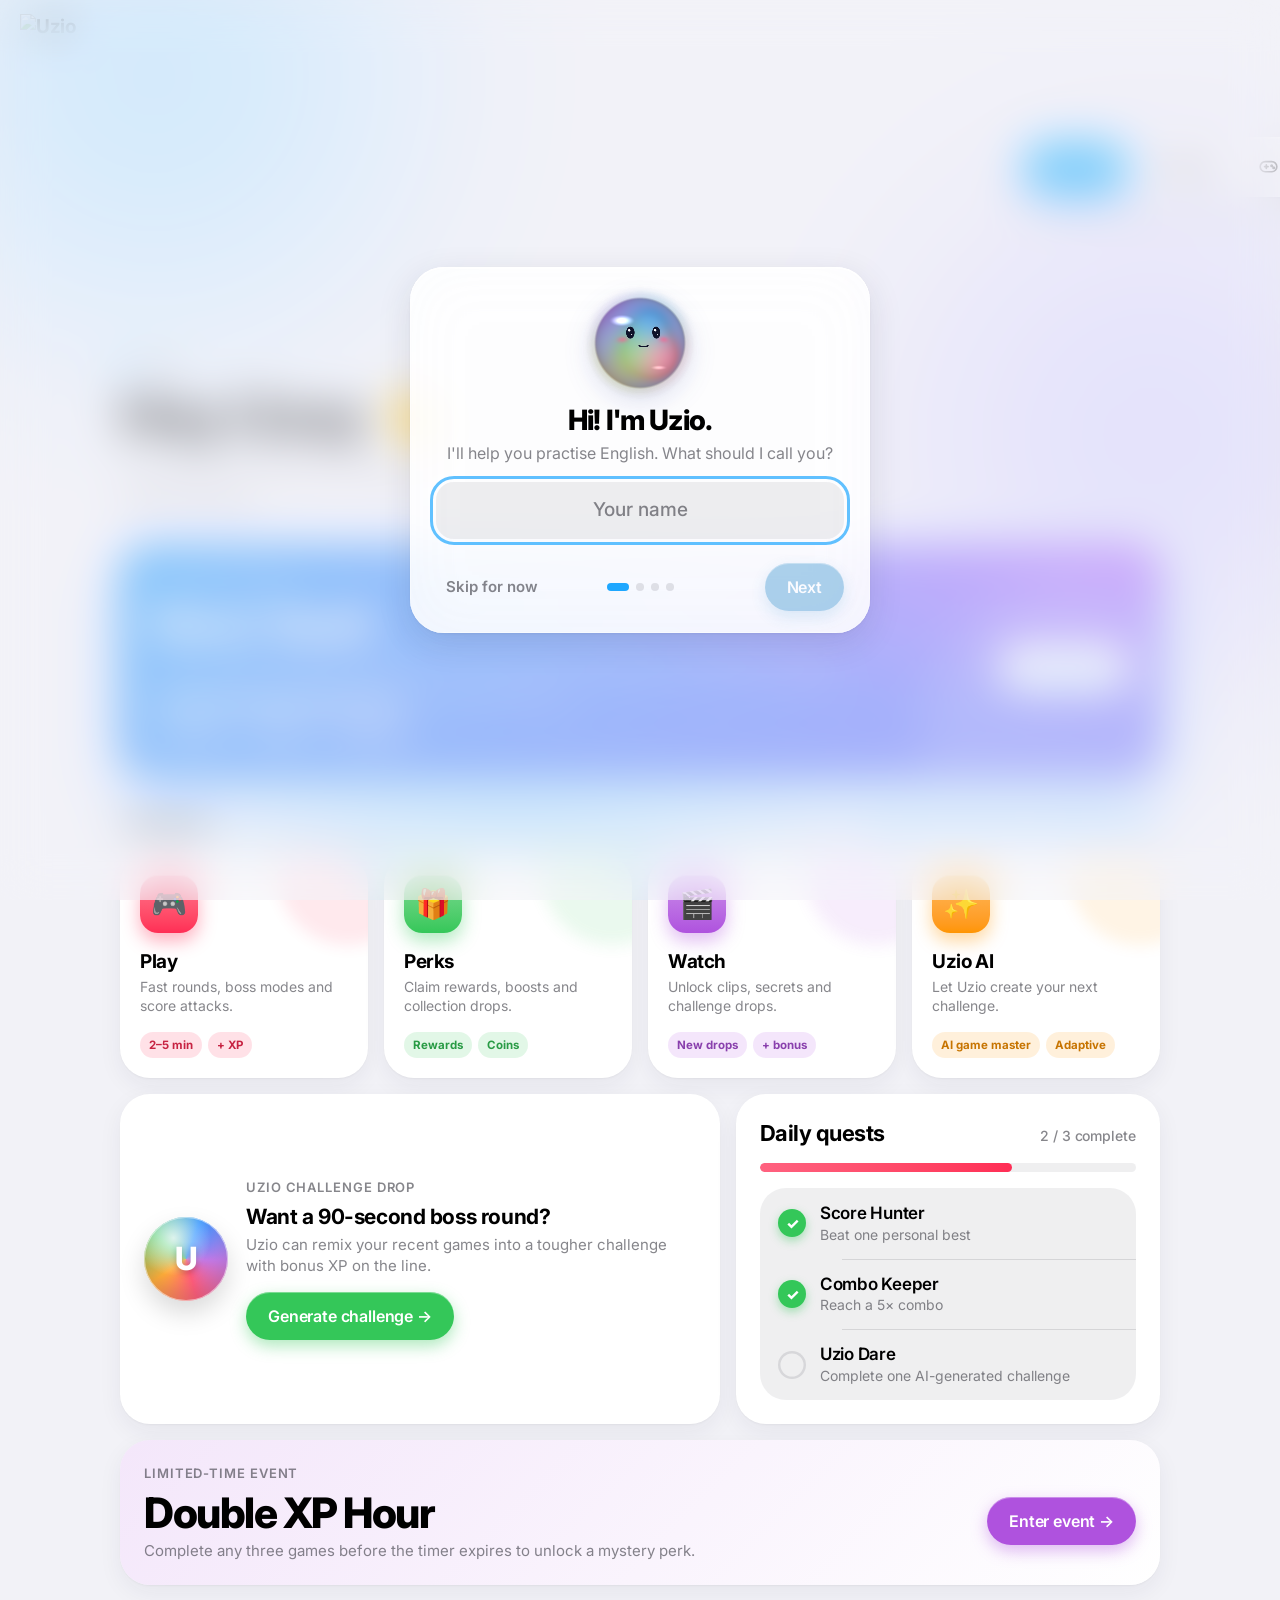
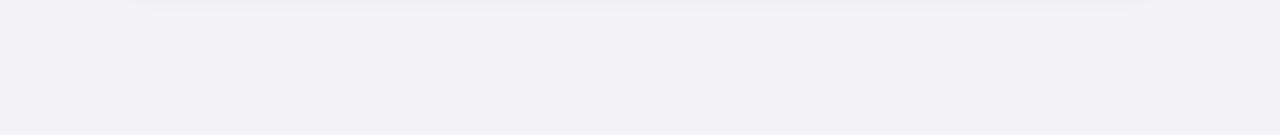
==== commit 20467b1a: "Update main-page.html" ====
--- a/main-page.html
+++ b/main-page.html
@@ -4,6 +4,9 @@
 <meta charset="utf-8">
 <meta name="viewport" content="width=device-width,initial-scale=1,viewport-fit=cover">
 <title>Uzio</title>
+<link rel="icon" type="image/png" sizes="32x32" href="assets/favicon-32.png">
+<link rel="icon" type="image/png" sizes="192x192" href="assets/favicon-192.png">
+<link rel="apple-touch-icon" href="assets/apple-touch-icon.png">
 <meta name="theme-color" content="#f2f2f7">
 <link rel="preconnect" href="https://fonts.googleapis.com">
 <link rel="preconnect" href="https://fonts.gstatic.com" crossorigin>
@@ -26,7 +29,7 @@
 </svg>
 
 <header class="bar" id="bar">
-  <a class="brand" href="#home" aria-label="Uzio home"><span class="brand-mark">U</span><span>Uzio</span></a>
+  <a class="brand" href="#home" aria-label="Uzio home"><img class="brand-logo" src="assets/uzio-logo.png" alt="Uzio" width="1000" height="305"></a>
 
   <nav class="tabs glass" id="tabs" aria-label="Main">
     <span class="dropwrap" aria-hidden="true"><i class="d-from"></i><i class="d-bridge"></i><i class="d-head"></i></span>
--- a/uzio-cursor.css
+++ b/uzio-cursor.css
@@ -0,0 +1,50 @@
+/* Uzio cursors: a neon-teal arrow, a pointing hand, a text beam and a loading ring.
+   Pure CSS (SVG data URIs), so there is no lag. The spinning loading ring is added by uzio-cursor.js.
+   To go back to the system cursors, set  <html data-cursor="system">. */
+:root:not([data-cursor="system"]) {
+  --uz-arrow: url("data:image/svg+xml,%3Csvg xmlns=%22http://www.w3.org/2000/svg%22 width=%2232%22 height=%2232%22 viewBox=%220 0 32 32%22%3E%3Cdefs%3E%3ClinearGradient id=%22g%22 gradientUnits=%22userSpaceOnUse%22 x1=%226%22 y1=%224%22 x2=%2222%22 y2=%2226%22%3E%3Cstop offset=%220%22 stop-color=%22%23b8fff6%22/%3E%3Cstop offset=%22.45%22 stop-color=%22%2319f0d8%22/%3E%3Cstop offset=%221%22 stop-color=%22%2300b9d4%22/%3E%3C/linearGradient%3E%3Cfilter id=%22s%22 x=%22-30%25%22 y=%22-30%25%22 width=%22170%25%22 height=%22170%25%22%3E%3CfeDropShadow dx=%220%22 dy=%22.6%22 stdDeviation=%22.8%22 flood-color=%22%2300e5cc%22 flood-opacity=%22.55%22/%3E%3C/filter%3E%3Cpath id=%22p%22 d=%22M5.2 3.6 L27 15.3 Q28.2 16 26.9 16.7 C21.2 19 16 22.6 12.7 28 Q11.9 29.2 11.3 27.9 L3.9 5 Q3.6 3.9 5.2 3.6 Z%22/%3E%3C/defs%3E%3Cg filter=%22url(%23s)%22%3E%3Cuse href=%22%23p%22 fill=%22none%22 stroke=%22%23fff%22 stroke-width=%223.6%22 stroke-linejoin=%22round%22/%3E%3Cuse href=%22%23p%22 fill=%22%2306404a%22 stroke=%22%2306404a%22 stroke-width=%221.8%22 stroke-linejoin=%22round%22/%3E%3Cuse href=%22%23p%22 fill=%22url(%23g)%22/%3E%3C/g%3E%3Cpath d=%22M6.4 8.4 L10.4 22%22 fill=%22none%22 stroke=%22%23fff%22 stroke-opacity=%22.65%22 stroke-width=%221.1%22 stroke-linecap=%22round%22/%3E%3C/svg%3E") 5 4, default;
+  --uz-hand: url("data:image/svg+xml,%3Csvg xmlns=%22http://www.w3.org/2000/svg%22 width=%2232%22 height=%2232%22 viewBox=%220 0 32 32%22%3E%3Cdefs%3E%3ClinearGradient id=%22g%22 gradientUnits=%22userSpaceOnUse%22 x1=%228%22 y1=%223%22 x2=%2224%22 y2=%2229%22%3E%3Cstop offset=%220%22 stop-color=%22%23b8fff6%22/%3E%3Cstop offset=%22.5%22 stop-color=%22%2319f0d8%22/%3E%3Cstop offset=%221%22 stop-color=%22%2300b9d4%22/%3E%3C/linearGradient%3E%3Cfilter id=%22s%22 x=%22-30%25%22 y=%22-30%25%22 width=%22170%25%22 height=%22170%25%22%3E%3CfeDropShadow dx=%220%22 dy=%22.6%22 stdDeviation=%22.8%22 flood-color=%22%2300e5cc%22 flood-opacity=%22.55%22/%3E%3C/filter%3E%3Cg id=%22h%22%3E%3Crect x=%2211%22 y=%222.6%22 width=%225.2%22 height=%2218%22 rx=%222.6%22/%3E%3Crect x=%2216%22 y=%2211%22 width=%224.6%22 height=%2213%22 rx=%222.3%22/%3E%3Crect x=%2220.4%22 y=%2211.8%22 width=%224.4%22 height=%2212%22 rx=%222.2%22/%3E%3Crect x=%2224.6%22 y=%2213.4%22 width=%224%22 height=%2210.6%22 rx=%222%22/%3E%3Crect x=%228.4%22 y=%2215.4%22 width=%2220.2%22 height=%2213.4%22 rx=%226.4%22/%3E%3Crect x=%223.4%22 y=%2214.8%22 width=%225.4%22 height=%2211%22 rx=%222.7%22 transform=%22rotate(-26 6 20)%22/%3E%3C/g%3E%3C/defs%3E%3Cg filter=%22url(%23s)%22%3E%3Cuse href=%22%23h%22 fill=%22none%22 stroke=%22%23fff%22 stroke-width=%224.2%22 stroke-linejoin=%22round%22/%3E%3Cuse href=%22%23h%22 fill=%22%2306404a%22 stroke=%22%2306404a%22 stroke-width=%222%22 stroke-linejoin=%22round%22/%3E%3Cuse href=%22%23h%22 fill=%22url(%23g)%22/%3E%3C/g%3E%3Cpath d=%22M13 5.4V13%22 stroke=%22%23fff%22 stroke-opacity=%22.7%22 stroke-width=%221.2%22 stroke-linecap=%22round%22/%3E%3Cpath d=%22M18.3 14V19M22.6 14.6V19.6M26.6 16V20.4%22 stroke=%22%2306404a%22 stroke-opacity=%22.45%22 stroke-width=%221%22 stroke-linecap=%22round%22/%3E%3C/svg%3E") 13 3, pointer;
+  --uz-wait: url("data:image/svg+xml,%3Csvg xmlns=%22http://www.w3.org/2000/svg%22 width=%2232%22 height=%2232%22 viewBox=%220 0 32 32%22%3E%3Cdefs%3E%3ClinearGradient id=%22g%22 gradientUnits=%22userSpaceOnUse%22 x1=%227%22 y1=%228%22 x2=%2225%22 y2=%2224%22%3E%3Cstop offset=%220%22 stop-color=%22%23b8fff6%22/%3E%3Cstop offset=%22.5%22 stop-color=%22%2319f0d8%22/%3E%3Cstop offset=%221%22 stop-color=%22%2300b9d4%22/%3E%3C/linearGradient%3E%3Cfilter id=%22s%22 x=%22-30%25%22 y=%22-30%25%22 width=%22160%25%22 height=%22160%25%22%3E%3CfeDropShadow dx=%220%22 dy=%22.6%22 stdDeviation=%22.8%22 flood-color=%22%2300e5cc%22 flood-opacity=%22.55%22/%3E%3C/filter%3E%3C/defs%3E%3Cg filter=%22url(%23s)%22%3E%3Ccircle cx=%2216%22 cy=%2216%22 r=%229%22 fill=%22none%22 stroke=%22%23fff%22 stroke-width=%227.4%22/%3E%3Ccircle cx=%2216%22 cy=%2216%22 r=%229%22 fill=%22none%22 stroke=%22%2306404a%22 stroke-width=%225.2%22/%3E%3Ccircle cx=%2216%22 cy=%2216%22 r=%229%22 fill=%22none%22 stroke=%22url(%23g)%22 stroke-width=%223%22 stroke-linecap=%22round%22 stroke-dasharray=%2239 17.6%22 transform=%22rotate(-90 16 16)%22/%3E%3C/g%3E%3C/svg%3E") 16 16, wait;
+  --uz-text: url("data:image/svg+xml,%3Csvg xmlns=%22http://www.w3.org/2000/svg%22 width=%2232%22 height=%2232%22 viewBox=%220 0 32 32%22%3E%3Cdefs%3E%3ClinearGradient id=%22g%22 gradientUnits=%22userSpaceOnUse%22 x1=%2216%22 y1=%225%22 x2=%2216%22 y2=%2227%22%3E%3Cstop offset=%220%22 stop-color=%22%23b8fff6%22/%3E%3Cstop offset=%22.5%22 stop-color=%22%2319f0d8%22/%3E%3Cstop offset=%221%22 stop-color=%22%2300b9d4%22/%3E%3C/linearGradient%3E%3Cfilter id=%22s%22 x=%22-60%25%22 y=%22-20%25%22 width=%22220%25%22 height=%22140%25%22%3E%3CfeDropShadow dx=%220%22 dy=%22.6%22 stdDeviation=%22.8%22 flood-color=%22%2300e5cc%22 flood-opacity=%22.55%22/%3E%3C/filter%3E%3Cpath id=%22t%22 d=%22M11.5 5.5H20.5M16 5.5V26.5M11.5 26.5H20.5%22/%3E%3C/defs%3E%3Cg filter=%22url(%23s)%22 fill=%22none%22 stroke-linecap=%22round%22 stroke-linejoin=%22round%22%3E%3Cuse href=%22%23t%22 stroke=%22%23fff%22 stroke-width=%225.6%22/%3E%3Cuse href=%22%23t%22 stroke=%22%2306404a%22 stroke-width=%223.6%22/%3E%3Cuse href=%22%23t%22 stroke=%22url(%23g)%22 stroke-width=%221.8%22/%3E%3C/g%3E%3C/svg%3E") 16 16, text;
+}
+
+:root:not([data-cursor="system"]),
+:root:not([data-cursor="system"]) body { cursor: var(--uz-arrow); }
+
+/* the hand: anything you can click */
+:root:not([data-cursor="system"]) :is(
+  a[href], button, [role="button"], [role="tab"], [role="option"], summary, label[for], select,
+  input[type="checkbox"], input[type="radio"], input[type="range"], input[type="submit"], input[type="button"],
+  [data-act], [data-view], [data-go], [data-id], [data-onb], [data-level], [data-int], [data-lang], .perk-item, .switch, .uzio-orb,
+  button *, a[href] *, [role="button"] *, .uzio-orb *
+) { cursor: var(--uz-hand) !important; }
+
+/* the text beam: anywhere you can type */
+:root:not([data-cursor="system"]) :is(
+  input:not([type="checkbox"]):not([type="radio"]):not([type="range"]):not([type="submit"]):not([type="button"]):not([type="color"]):not([type="file"]),
+  textarea, [contenteditable="true"]
+) { cursor: var(--uz-text) !important; }
+
+/* things you can't click right now keep the plain arrow */
+:root:not([data-cursor="system"]) :is(button:disabled, button:disabled *, input:disabled, select:disabled, [aria-disabled="true"], [aria-disabled="true"] *) { cursor: var(--uz-arrow) !important; }
+
+/* the loading ring, for anything marked busy */
+:root:not([data-cursor="system"]) :is([aria-busy="true"], [aria-busy="true"] *) { cursor: var(--uz-wait) !important; }
+
+/* while the page or Uzio is busy, a spinning ring trails the cursor (positioned by uzio-cursor.js) */
+.uz-loader {
+  position: fixed; left: 0; top: 0; z-index: 2147483000; width: 22px; height: 22px; margin: 0;
+  pointer-events: none; opacity: 0; transition: opacity .25s ease; will-change: transform;
+  filter: drop-shadow(0 0 3px rgba(0, 229, 204, .6)) drop-shadow(0 1px 2px rgba(6, 64, 74, .35));
+}
+.uz-loader.on { opacity: 1; }
+.uz-loader::before { content: ""; position: absolute; inset: 0; border-radius: 50%; border: 4px solid rgba(255, 255, 255, .88); box-sizing: border-box; }
+.uz-loader i {
+  position: absolute; inset: 0; display: block; border-radius: 50%;
+  background: conic-gradient(from 0deg, rgba(25, 240, 216, 0) 0%, #7dfff0 30%, #19f0d8 62%, #00b9d4 100%);
+  -webkit-mask: radial-gradient(farthest-side, transparent calc(100% - 4.5px), #000 calc(100% - 4px));
+          mask: radial-gradient(farthest-side, transparent calc(100% - 4.5px), #000 calc(100% - 4px));
+  animation: uzSpin .75s linear infinite;
+}
+@keyframes uzSpin { to { transform: rotate(360deg); } }
+@media (prefers-reduced-motion: reduce) { .uz-loader i { animation: none; } }
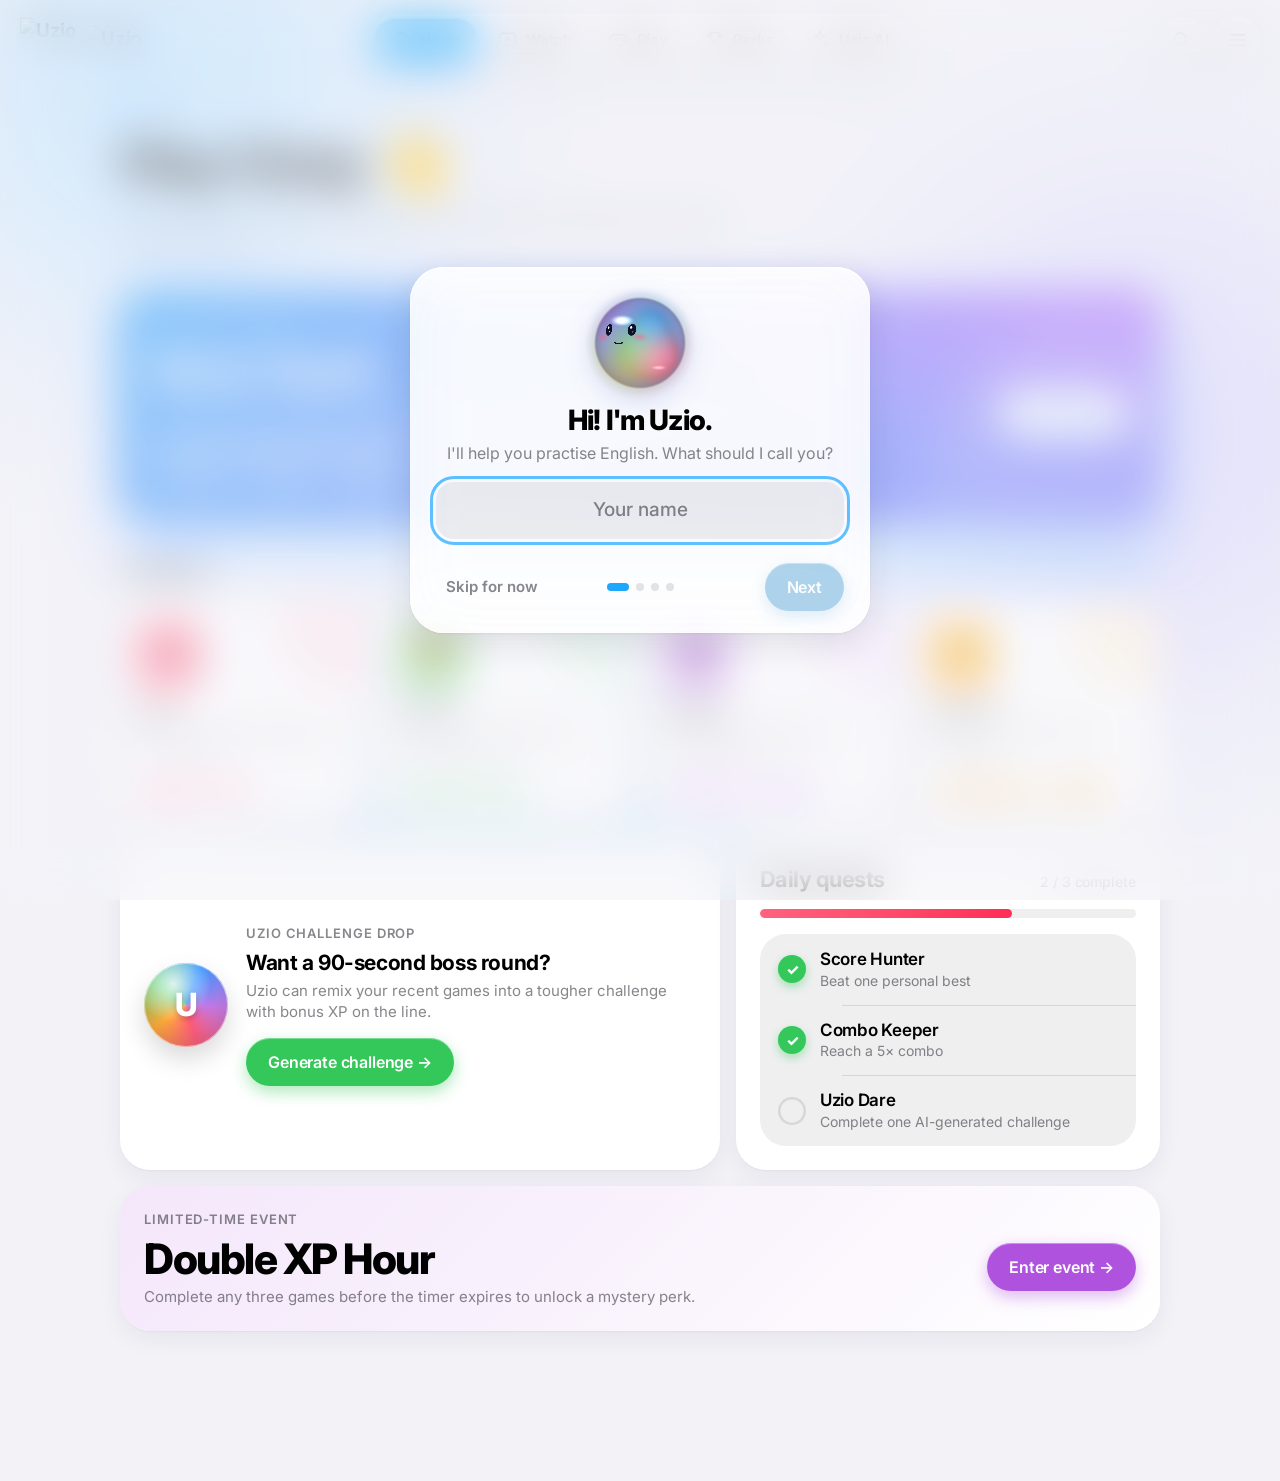
==== commit d755f397: "Update main-page.html" ====
--- a/main-page.html
+++ b/main-page.html
@@ -4,10 +4,13 @@
 <meta charset="utf-8">
 <meta name="viewport" content="width=device-width,initial-scale=1,viewport-fit=cover">
 <title>Uzio</title>
+<meta name="theme-color" content="#f2f2f7">
+<link rel="icon" href="favicon.ico" sizes="any">
 <link rel="icon" type="image/png" sizes="32x32" href="assets/favicon-32.png">
 <link rel="icon" type="image/png" sizes="192x192" href="assets/favicon-192.png">
 <link rel="apple-touch-icon" href="assets/apple-touch-icon.png">
-<meta name="theme-color" content="#f2f2f7">
+<meta property="og:title" content="Uzio">
+<meta property="og:image" content="assets/uzio-logo.png">
 <link rel="preconnect" href="https://fonts.googleapis.com">
 <link rel="preconnect" href="https://fonts.gstatic.com" crossorigin>
 <link rel="stylesheet" href="https://fonts.googleapis.com/css2?family=Inter:wght@400;500;600;700;800&display=swap">
@@ -29,7 +32,7 @@
 </svg>
 
 <header class="bar" id="bar">
-  <a class="brand" href="#home" aria-label="Uzio home"><img class="brand-logo" src="assets/uzio-logo.png" alt="Uzio" width="1000" height="305"></a>
+  <a class="brand" href="#home" aria-label="Uzio home"><img class="brand-logo" src="assets/uzio-logo.png" alt="Uzio"><img class="brand-icon" src="assets/favicon-192.png" alt="Uzio"></a>
 
   <nav class="tabs glass" id="tabs" aria-label="Main">
     <span class="dropwrap" aria-hidden="true"><i class="d-from"></i><i class="d-bridge"></i><i class="d-head"></i></span>
--- a/style.css
+++ b/style.css
@@ -113,6 +113,8 @@
 .bar.scrolled::before { opacity: 1; }
 
 .brand { display: flex; align-items: center; gap: 10px; justify-self: start; text-decoration: none; color: var(--fg); font-weight: 700; font-size: 19px; letter-spacing: -.02em; }
+.brand-logo{display:block;height:44px;width:auto;max-width:none}
+@media (max-width: 480px) { .brand-logo { height: 36px; } }
 .brand-mark {
   width: 34px; height: 34px; border-radius: 11px; display: grid; place-items: center;
   background: linear-gradient(160deg, color-mix(in srgb, var(--accent) 70%, #fff), var(--accent));
